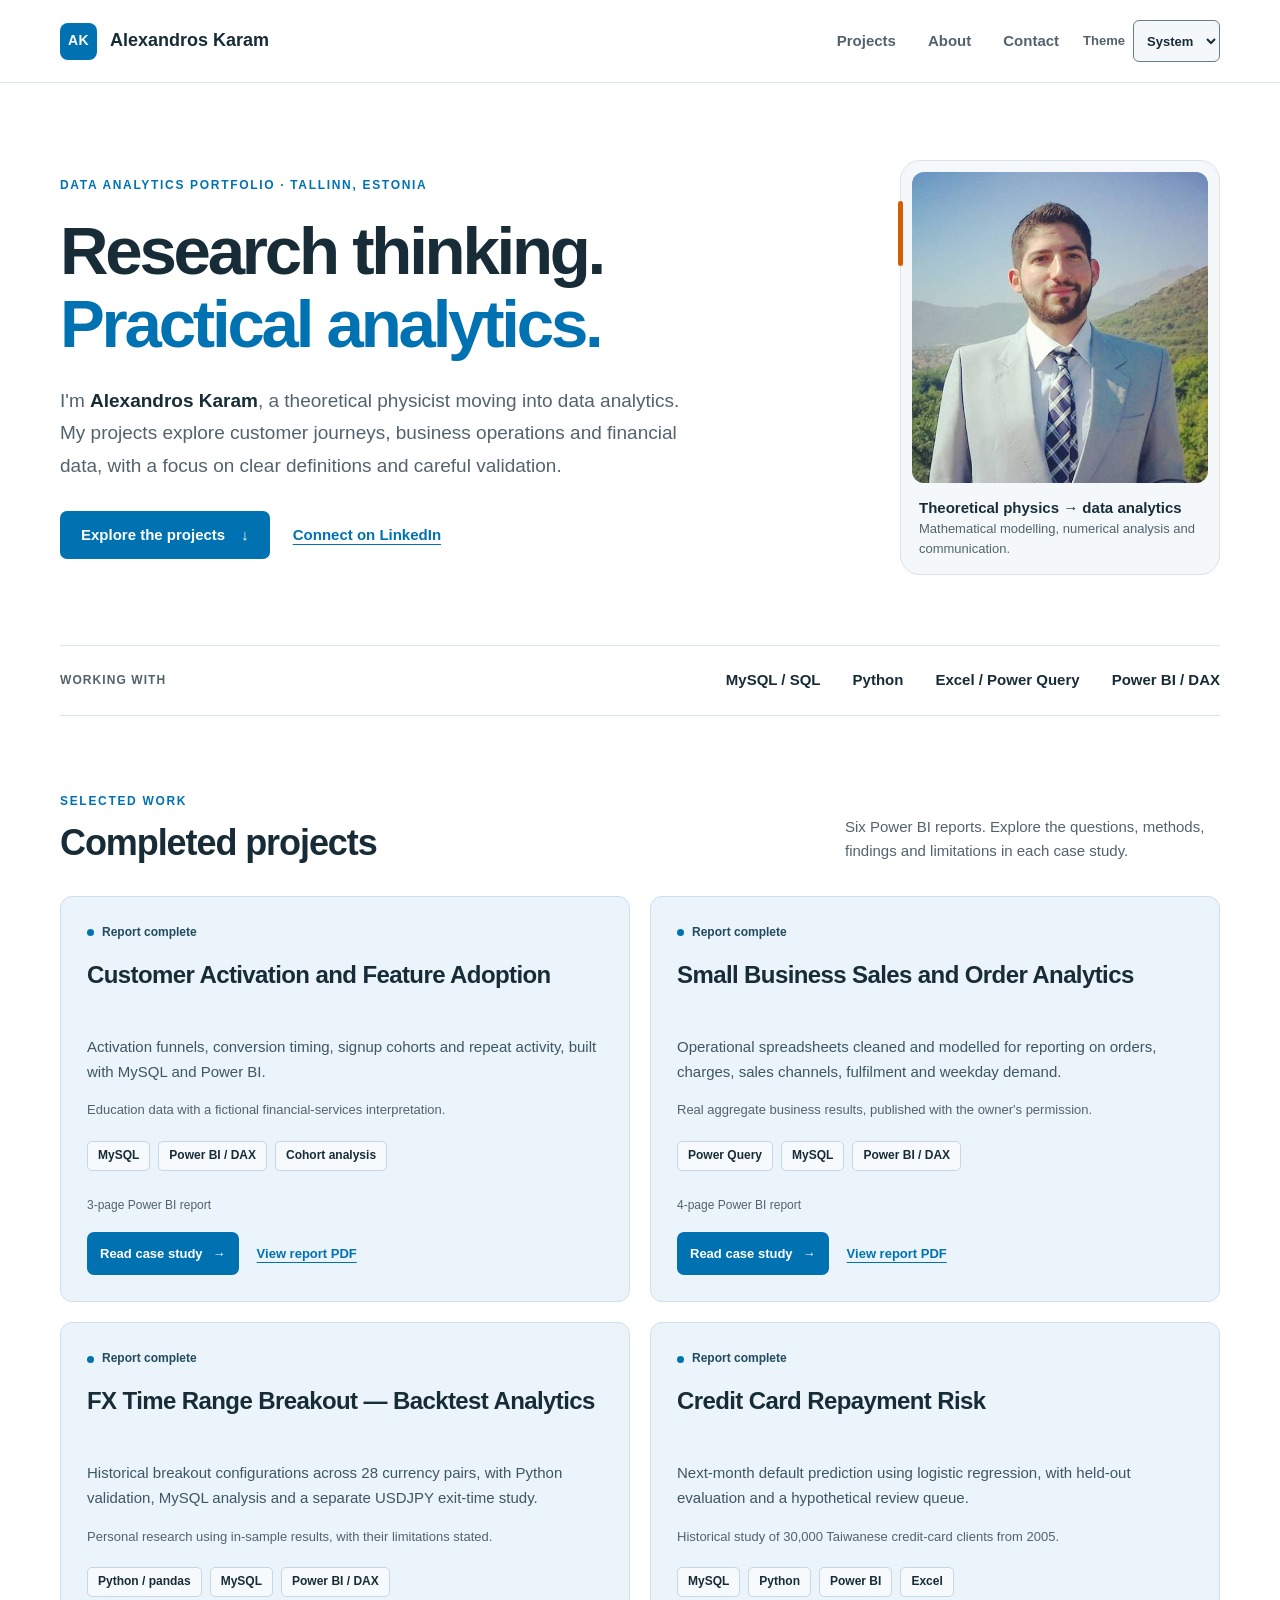
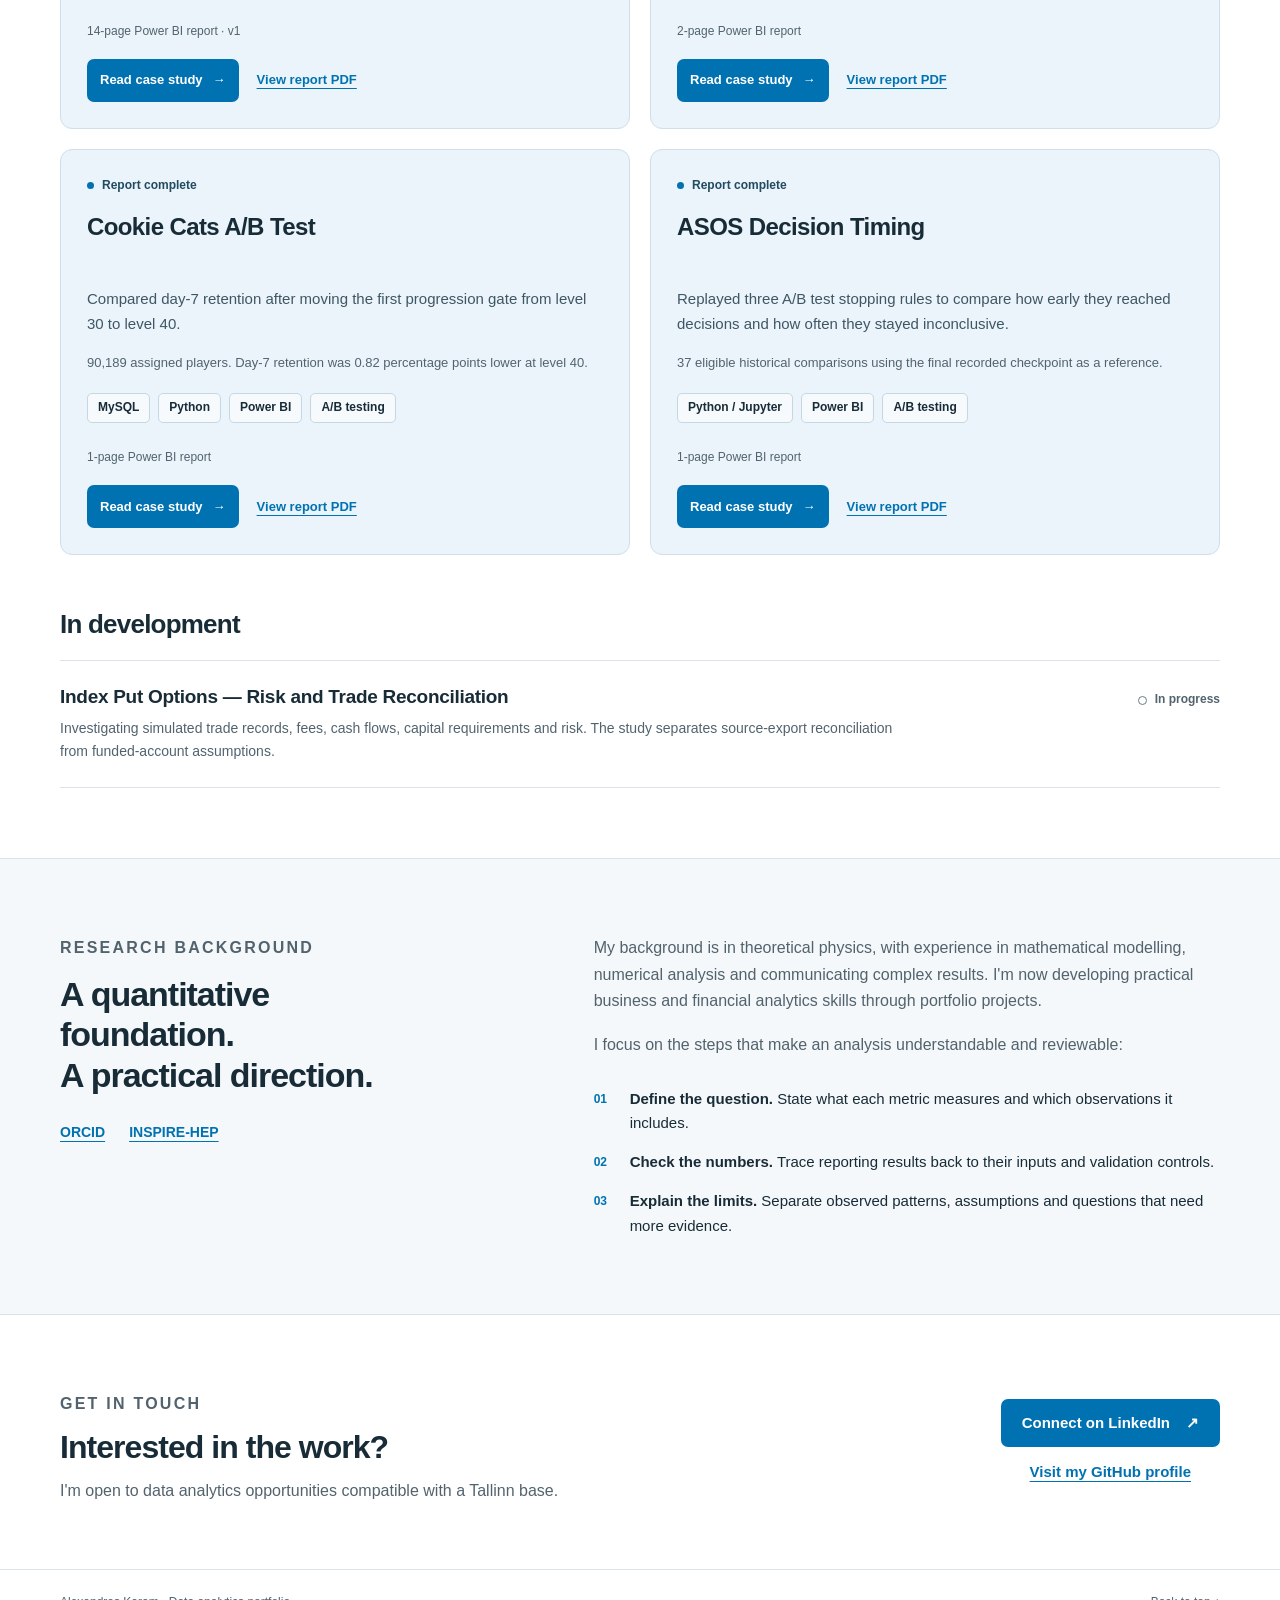
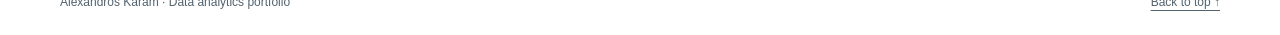
==== index.html @ 32c87e46 "Add ASOS Decision Timing case study" ====
<!doctype html>
<html lang="en">
<head>
  <meta charset="utf-8">
  <meta name="viewport" content="width=device-width, initial-scale=1">
  <meta name="description" content="Alexandros Karam's data analytics portfolio: six completed case studies in customer activation, business reporting, historical FX research, credit risk and A/B testing, plus projects in development.">
  <meta name="color-scheme" content="light dark">
  <link rel="icon" href="favicon.ico?v=20261107" type="image/x-icon">
  <link rel="icon" href="favicon.svg?v=20261107" type="image/svg+xml" sizes="any">
  <title>Alexandros Karam | Data Analytics Portfolio</title>
  <script src="theme.js?v=1"></script>
  <link rel="stylesheet" href="styles.css?v=theme-1">
</head>
<body>
  <a class="skip" href="#main">Skip to content</a>
  <header>
    <div class="wrap nav">
      <a class="brand" href="#main"><span class="monogram" aria-hidden="true">AK</span>Alexandros Karam</a>
      <nav aria-label="Main navigation">
        <a href="#projects">Projects</a>
        <a class="about-nav" href="#about">About</a>
        <a href="#contact">Contact</a>
      </nav>
      <label class="theme-picker" hidden>
        <span>Theme</span>
        <select id="portfolio-theme">
          <option value="system">System</option>
          <option value="light">Light</option>
          <option value="dark">Dark</option>
        </select>
      </label>
    </div>
  </header>
  <main id="main">
    <div class="wrap">
      <section class="hero" aria-labelledby="intro-heading">
        <div>
          <p class="eyebrow">Data analytics portfolio · Tallinn, Estonia</p>
          <h1 id="intro-heading"><span>Research thinking.</span><span class="accent">Practical analytics.</span></h1>
          <p class="lead">I'm <strong>Alexandros Karam</strong>, a theoretical physicist moving into data analytics. My projects explore customer journeys, business operations and financial data, with a focus on clear definitions and careful validation.</p>
          <div class="actions">
            <a class="button" href="#projects">Explore the projects <span aria-hidden="true">↓</span></a>
            <a class="text-link" href="https://www.linkedin.com/in/alexandros-karam-09565b25/">Connect on LinkedIn</a>
          </div>
        </div>
        <figure class="portrait">
          <img src="portrait.png" width="583" height="596" alt="Alexandros Karam wearing a suit outdoors">
          <figcaption><strong>Theoretical physics → data analytics</strong>Mathematical modelling, numerical analysis and communication.</figcaption>
        </figure>
      </section>
      <div class="tools" aria-label="Tools used across the portfolio projects">
        <span class="tools-label">Working with</span>
        <span>MySQL / SQL</span><span>Python</span><span>Excel / Power Query</span><span>Power BI / DAX</span>
      </div>
      <section id="projects" aria-labelledby="projects-heading">
        <div class="section-head">
          <div><p class="eyebrow">Selected work</p><h2 id="projects-heading">Completed projects</h2></div>
          <p>Six Power BI reports. Explore the questions, methods, findings and limitations in each case study.</p>
        </div>
        <div class="completed-grid">
          <article class="completed-card" aria-labelledby="activation-title">
            <span class="status">Report complete</span>
            <h3 id="activation-title">Customer Activation and Feature Adoption</h3>
            <p class="card-description">Activation funnels, conversion timing, signup cohorts and repeat activity, built with MySQL and Power BI.</p>
            <p class="card-context">Education data with a fictional financial-services interpretation.</p>
            <div class="tags" aria-label="Customer Activation tools and methods"><span class="tag">MySQL</span><span class="tag">Power BI / DAX</span><span class="tag">Cohort analysis</span></div>
            <p class="card-report">3-page Power BI report</p>
            <div class="case-links"><a class="button" href="projects/customer-activation/index.html">Read case study <span aria-hidden="true">→</span></a><a class="text-link" href="projects/customer-activation/customer-activation-report.pdf" target="_blank" rel="noopener">View report PDF</a></div>
          </article>
          <article class="completed-card" aria-labelledby="business-title">
            <span class="status">Report complete</span>
            <h3 id="business-title">Small Business Sales and Order Analytics</h3>
            <p class="card-description">Operational spreadsheets cleaned and modelled for reporting on orders, charges, sales channels, fulfilment and weekday demand.</p>
            <p class="card-context">Real aggregate business results, published with the owner's permission.</p>
            <div class="tags" aria-label="Small Business tools"><span class="tag">Power Query</span><span class="tag">MySQL</span><span class="tag">Power BI / DAX</span></div>
            <p class="card-report">4-page Power BI report</p>
            <div class="case-links"><a class="button" href="projects/small-business-sales-and-order-analytics/index.html">Read case study <span aria-hidden="true">→</span></a><a class="text-link" href="projects/small-business-sales-and-order-analytics/small-business-sales-and-order-analytics-report.pdf" target="_blank" rel="noopener">View report PDF</a></div>
          </article>
          <article class="completed-card" aria-labelledby="fx-title">
            <span class="status">Report complete</span>
            <h3 id="fx-title">FX Time Range Breakout — Backtest Analytics</h3>
            <p class="card-description">Historical breakout configurations across 28 currency pairs, with Python validation, MySQL analysis and a separate USDJPY exit-time study.</p>
            <p class="card-context">Personal research using in-sample results, with their limitations stated.</p>
            <div class="tags" aria-label="FX research tools"><span class="tag">Python / pandas</span><span class="tag">MySQL</span><span class="tag">Power BI / DAX</span></div>
            <p class="card-report">14-page Power BI report · v1</p>
            <div class="case-links"><a class="button" href="projects/fx-time-range-breakout/index.html">Read case study <span aria-hidden="true">→</span></a><a class="text-link" href="projects/fx-time-range-breakout/fx-time-range-breakout-report.pdf" target="_blank" rel="noopener">View report PDF</a></div>
          </article>
          <article class="completed-card" aria-labelledby="credit-title">
            <span class="status">Report complete</span>
            <h3 id="credit-title">Credit Card Repayment Risk</h3>
            <p class="card-description">Next-month default prediction using logistic regression, with held-out evaluation and a hypothetical review queue.</p>
            <p class="card-context">Historical study of 30,000 Taiwanese credit-card clients from 2005.</p>
            <div class="tags" aria-label="Credit risk tools"><span class="tag">MySQL</span><span class="tag">Python</span><span class="tag">Power BI</span><span class="tag">Excel</span></div>
            <p class="card-report">2-page Power BI report</p>
            <div class="case-links"><a class="button" href="projects/credit-card-repayment-risk/index.html">Read case study <span aria-hidden="true">→</span></a><a class="text-link" href="projects/credit-card-repayment-risk/credit-card-repayment-risk-report.pdf" target="_blank" rel="noopener">View report PDF</a></div>
          </article>
          <article class="completed-card" aria-labelledby="cookie-cats-title">
            <span class="status">Report complete</span>
            <h3 id="cookie-cats-title">Cookie Cats A/B Test</h3>
            <p class="card-description">Compared day-7 retention after moving the first progression gate from level 30 to level 40.</p>
            <p class="card-context">90,189 assigned players. Day-7 retention was 0.82 percentage points lower at level 40.</p>
            <div class="tags" aria-label="Cookie Cats tools and methods"><span class="tag">MySQL</span><span class="tag">Python</span><span class="tag">Power BI</span><span class="tag">A/B testing</span></div>
            <p class="card-report">1-page Power BI report</p>
            <div class="case-links"><a class="button" href="projects/cookie-cats-ab-test/index.html">Read case study <span aria-hidden="true">→</span></a><a class="text-link" href="projects/cookie-cats-ab-test/cookie-cats-ab-test-report.pdf" target="_blank" rel="noopener">View report PDF</a></div>
          </article>
          <article class="completed-card" aria-labelledby="asos-title">
            <span class="status">Report complete</span>
            <h3 id="asos-title">ASOS Decision Timing</h3>
            <p class="card-description">Replayed three A/B test stopping rules to compare how early they reached decisions and how often they stayed inconclusive.</p>
            <p class="card-context">37 eligible historical comparisons using the final recorded checkpoint as a reference.</p>
            <div class="tags" aria-label="ASOS tools and methods"><span class="tag">Python / Jupyter</span><span class="tag">Power BI</span><span class="tag">A/B testing</span></div>
            <p class="card-report">1-page Power BI report</p>
            <div class="case-links"><a class="button" href="projects/asos-decision-timing/index.html">Read case study <span aria-hidden="true">→</span></a><a class="text-link" href="projects/asos-decision-timing/asos-decision-timing-report.pdf" target="_blank" rel="noopener">View report PDF</a></div>
          </article>
        </div>
      </section>
      <section class="development" id="development" aria-labelledby="development-heading">
        <h2 id="development-heading">In development</h2>
        <div class="development-list">
          <article class="development-row" aria-labelledby="options-title">
            <div><h3 id="options-title">Index Put Options — Risk and Trade Reconciliation</h3><p>Investigating simulated trade records, fees, cash flows, capital requirements and risk. The study separates source-export reconciliation from funded-account assumptions.</p></div>
            <span class="status">In progress</span>
          </article>
        </div>
      </section>
    </div>
    <div class="about-shell">
      <section class="wrap about" id="about" aria-labelledby="about-heading">
        <div><p class="eyebrow">Research background</p><h2 id="about-heading">A quantitative foundation.<br>A practical direction.</h2>
          <div class="research-links"><a href="https://orcid.org/0000-0002-0582-8996">ORCID</a><a href="https://inspirehep.net/authors/1391058">INSPIRE-HEP</a></div>
        </div>
        <div>
          <p>My background is in theoretical physics, with experience in mathematical modelling, numerical analysis and communicating complex results. I'm now developing practical business and financial analytics skills through portfolio projects.</p>
          <p>I focus on the steps that make an analysis understandable and reviewable:</p>
          <ol class="principles">
            <li><b aria-hidden="true">01</b><span><strong>Define the question.</strong> State what each metric measures and which observations it includes.</span></li>
            <li><b aria-hidden="true">02</b><span><strong>Check the numbers.</strong> Trace reporting results back to their inputs and validation controls.</span></li>
            <li><b aria-hidden="true">03</b><span><strong>Explain the limits.</strong> Separate observed patterns, assumptions and questions that need more evidence.</span></li>
          </ol>
        </div>
      </section>
    </div>
    <section class="wrap contact" id="contact" aria-labelledby="contact-heading">
      <div><p class="eyebrow">Get in touch</p><h2 id="contact-heading">Interested in the work?</h2><p>I'm open to data analytics opportunities compatible with a Tallinn base.</p></div>
      <div class="contact-actions"><a class="button" href="https://www.linkedin.com/in/alexandros-karam-09565b25/">Connect on LinkedIn <span aria-hidden="true">↗</span></a><a class="text-link" href="https://github.com/Alex-Karam">Visit my GitHub profile</a></div>
    </section>
  </main>
  <footer><div class="wrap footer"><span>Alexandros Karam · Data analytics portfolio</span><a href="#main">Back to top ↑</a></div></footer>
</body>
</html>
---- styles.css ----
:root {
      color-scheme:light;
      --ink:#182c38;
      --muted:#52636e;
      --blue:#0072b2;
      --orange:#d55e00;
      --line:#dbe3e8;
      --paper:#fff;
      --wash:#f5f8fa;
      --soft-blue:#eaf4fa;
      --header:rgba(255,255,255,.97);
      --card-line:#cfdfeb;
      --status:#224a60;
      --body-copy:#3f5664;
      --tag-line:#c4d7e5;
      --tag-surface:rgba(255,255,255,.6);
      --journey-line:#d5e2eb;
      --journey-surface:rgba(255,255,255,.8);
      --step-line:#bdd2e0;
      --detail-line:#bfd3e1;
      --status-outline:#687d89;
      --disclosure-copy:#345263;
      --section-copy:#405865;
      --button:#0072b2;
      --button-hover:#005d91;
      --strong-link:#005d91;
    }
    @supports (color:light-dark(white, black)) {
      :root {
        color-scheme:light dark;
        --ink:light-dark(#182c38, #e4edf3);
        --muted:light-dark(#52636e, #afc0cc);
        --blue:light-dark(#0072b2, #82c9f6);
        --orange:light-dark(#d55e00, #ffad72);
        --line:light-dark(#dbe3e8, #334754);
        --paper:light-dark(#fff, #101920);
        --wash:light-dark(#f5f8fa, #15232e);
        --soft-blue:light-dark(#eaf4fa, #192d3b);
        --header:light-dark(rgba(255,255,255,.97), #101920);
        --card-line:light-dark(#cfdfeb, #3b5262);
        --status:light-dark(#224a60, #b3d8f1);
        --body-copy:light-dark(#3f5664, #c8d8e3);
        --tag-line:light-dark(#c4d7e5, #4b6578);
        --tag-surface:light-dark(rgba(255,255,255,.6), #263d4d);
        --journey-line:light-dark(#d5e2eb, #3b5262);
        --journey-surface:light-dark(rgba(255,255,255,.8), #192d3b);
        --step-line:light-dark(#bdd2e0, #4b6578);
        --detail-line:light-dark(#bfd3e1, #405967);
        --status-outline:light-dark(#687d89, #92a7b5);
        --disclosure-copy:light-dark(#345263, #c6dceb);
        --section-copy:light-dark(#405865, #c8d8e3);
        --button:light-dark(#0072b2, #006da8);
        --button-hover:light-dark(#005d91, #005985);
        --strong-link:light-dark(#005d91, #a4dafb);
      }
      :root[data-theme="light"] { color-scheme:light; }
      :root[data-theme="dark"] { color-scheme:dark; }
    }
    * { box-sizing:border-box; }
    html { scroll-behavior:smooth; scroll-padding-top:92px; }
    body { margin:0; background:var(--paper); color:var(--ink); font:17px/1.65 "Segoe UI",Arial,sans-serif; }
    a { color:var(--blue); text-underline-offset:4px; }
    a:hover { text-decoration-thickness:2px; }
    a:focus-visible, summary:focus-visible, .theme-picker select:focus-visible { outline:3px solid var(--orange); outline-offset:5px; }
    .skip { position:absolute; left:16px; top:-80px; z-index:20; padding:10px 18px; background:var(--ink); color:var(--paper); }
    .skip:focus { top:12px; }
    .wrap { width:min(1160px,calc(100% - 80px)); margin-inline:auto; }
    header { position:sticky; top:0; z-index:10; background:var(--header); border-bottom:1px solid var(--line); }
    .nav { min-height:82px; display:flex; align-items:center; justify-content:space-between; gap:24px; }
    .brand { display:flex; align-items:center; gap:13px; color:var(--ink); text-decoration:none; font-weight:650; font-size:18px; }
    .monogram { width:37px; height:37px; display:grid; place-items:center; background:var(--button); color:white; font-size:14px; letter-spacing:.03em; border-radius:8px; }
    nav { display:flex; align-items:center; gap:32px; }
    nav a { color:var(--muted); text-decoration:none; font-size:15px; font-weight:600; }
    nav a:hover { color:var(--blue); }
    .nav > nav { margin-inline-start:auto; }
    .theme-picker { display:flex; align-items:center; gap:8px; color:var(--muted); font-size:13px; font-weight:600; }
    .theme-picker[hidden] { display:none; }
    .theme-picker select { min-height:42px; padding:6px 9px; border:1px solid var(--status-outline); border-radius:6px; background:var(--wash); color:var(--ink); font:inherit; cursor:pointer; }
    .hero { display:grid; grid-template-columns:minmax(0,1.65fr) minmax(240px,.8fr); align-items:center; gap:70px; padding-block:77px 70px; }
    .eyebrow { margin:0 0 19px; font-size:12px; font-weight:750; letter-spacing:.14em; text-transform:uppercase; color:var(--blue); }
    h1 { margin:0 0 25px; font-size:clamp(43px,5.25vw,70px); line-height:1.08; letter-spacing:-.048em; font-weight:650; }
    h1 span { display:block; }
    h1 .accent { color:var(--blue); }
    .lead { max-width:620px; margin:0; font-size:19px; line-height:1.7; color:var(--muted); }
    .lead strong { font-weight:650; color:var(--ink); }
    .actions { display:flex; flex-wrap:wrap; align-items:center; gap:23px; margin-top:29px; }
    .button { display:inline-flex; align-items:center; justify-content:center; gap:16px; min-height:48px; padding:10px 21px; background:var(--button); color:white; border-radius:7px; text-decoration:none; font-weight:650; font-size:15px; }
    .button:hover { background:var(--button-hover); text-decoration:none; }
    .text-link { font-size:15px; font-weight:650; }
    .portrait { margin:0; width:100%; max-width:320px; justify-self:end; position:relative; padding:11px; border:1px solid var(--line); border-radius:20px; background:var(--wash); }
    .portrait::before { content:""; position:absolute; height:65px; width:5px; background:var(--orange); left:-3px; top:40px; border-radius:4px; }
    .portrait img { display:block; width:100%; height:auto; aspect-ratio:1/1.05; object-fit:cover; object-position:center 32%; border-radius:12px; }
    .portrait figcaption { padding:14px 7px 5px; font-size:13px; line-height:1.5; color:var(--muted); }
    .portrait figcaption strong { display:block; font-size:15px; color:var(--ink); font-weight:650; }
    .tools { display:flex; align-items:center; gap:32px; flex-wrap:wrap; padding:22px 0; border-top:1px solid var(--line); border-bottom:1px solid var(--line); }
    .tools-label { font-size:12px; font-weight:700; letter-spacing:.09em; text-transform:uppercase; color:var(--muted); margin-right:auto; }
    .tools span:not(.tools-label) { font-size:15px; font-weight:650; }
    section { padding-block:76px; }
    .section-head { display:flex; align-items:end; justify-content:space-between; gap:30px; margin-bottom:32px; }
    .section-head .eyebrow { margin-bottom:9px; }
    h2 { margin:0; font-size:36px; line-height:1.2; font-weight:650; letter-spacing:-.03em; }
    .section-head p:last-child { margin:0; max-width:375px; font-size:15px; color:var(--muted); }
    #projects { padding-bottom:36px; }
    .completed-grid { display:grid; grid-template-columns:repeat(2,minmax(0,1fr)); gap:20px; align-items:stretch; }
    .completed-card { display:flex; flex-direction:column; min-width:0; padding:26px; background:var(--soft-blue); border:1px solid var(--card-line); border-radius:12px; }
    .status { display:inline-flex; align-items:center; gap:8px; font-size:12px; font-weight:650; color:var(--status); }
    .status::before { content:""; width:7px; height:7px; border-radius:50%; background:var(--blue); flex-shrink:0; }
    h3 { margin:15px 0; font-size:30px; line-height:1.25; letter-spacing:-.025em; font-weight:650; }
    .completed-card h3 { min-height:2.5em; margin:17px 0 15px; font-size:24px; line-height:1.25; }
    .completed-card .card-description { margin:0 0 15px; font-size:15px; line-height:1.65; color:var(--body-copy); }
    .completed-card .card-context { margin:0 0 20px; font-size:13px; line-height:1.65; color:var(--muted); }
    .completed-card .tags { margin:0 0 17px; }
    .completed-card .card-report { margin:auto 0 0; padding-top:8px; color:var(--muted); font-size:12px; }
    .completed-card .case-links { gap:13px 18px; margin-top:17px; }
    .completed-card .case-links .button { padding:9px 13px; gap:10px; font-size:13px; }
    .completed-card .case-links .text-link { font-size:13px; }
    .tags { display:flex; flex-wrap:wrap; gap:8px; margin-top:23px; }
    .tag { border:1px solid var(--tag-line); border-radius:5px; padding:4px 10px; font-size:12px; font-weight:650; background:var(--tag-surface); }
    .journey { margin-bottom:22px; padding:22px; border:1px solid var(--journey-line); border-radius:10px; background:var(--journey-surface); }
    .journey-label { display:block; margin-bottom:17px; font-size:10px; letter-spacing:.1em; font-weight:750; color:var(--muted); text-transform:uppercase; }
    .journey-step { display:flex; align-items:center; gap:13px; margin-top:10px; font-size:14px; font-weight:600; }
    .journey-step b { display:grid; place-items:center; font-size:11px; border:1px solid var(--step-line); color:var(--blue); border-radius:5px; width:29px; height:29px; font-weight:700; }
    .journey-note { margin:17px 0 0!important; font-size:12px!important; color:var(--muted)!important; line-height:1.55; }
    details { border-top:1px solid var(--detail-line); padding-top:15px; }
    summary { cursor:pointer; font-size:14px; font-weight:650; color:var(--strong-link); padding:3px 0; }
    details ul { margin:13px 0 0; padding-left:19px; color:var(--body-copy); font-size:14px; }
    details li { margin-bottom:8px; }
    .release-note { margin:17px 0 0!important; font-size:12px!important; line-height:1.6; }
    .development { padding-block:18px 70px; }
    .development h2 { font-size:26px; }
    .development-list { margin-top:20px; border-top:1px solid var(--line); }
    .development-row { display:grid; grid-template-columns:minmax(0,1fr) 115px; gap:28px; padding:24px 0; border-bottom:1px solid var(--line); }
    .development-row h3 { font-size:19px; margin:0 0 8px; letter-spacing:-.015em; }
    .development-row p { margin:0; max-width:850px; font-size:14px; color:var(--muted); }
    .development-row .status { justify-self:end; align-self:start; white-space:nowrap; color:var(--muted); padding-top:5px; }
    .development-row .status::before { background:transparent; border:1.5px solid var(--status-outline); }
    .about-shell { background:var(--wash); border-block:1px solid var(--line); }
    .about { display:grid; grid-template-columns:minmax(0,.9fr) minmax(0,1.3fr); gap:100px; }
    .about .eyebrow { margin-bottom:12px; }
    .about h2 { max-width:320px; font-size:34px; }
    .about p { margin:0 0 18px; color:var(--muted); font-size:16px; }
    .principles { list-style:none; padding:0; margin:28px 0 0; display:grid; gap:14px; }
    .principles li { display:grid; grid-template-columns:26px 1fr; gap:10px; font-size:15px; }
    .principles b { color:var(--blue); font-size:12px; padding-top:3px; }
    .principles strong { font-weight:650; }
    .research-links { display:flex; gap:24px; margin-top:25px; font-size:14px; font-weight:650; }
    .contact { display:flex; justify-content:space-between; align-items:center; gap:40px; padding-block:64px; }
    .contact .eyebrow { margin-bottom:10px; }
    .contact h2 { font-size:32px; }
    .contact p { margin:12px 0 0; color:var(--muted); font-size:16px; }
    .contact-actions { display:flex; flex-direction:column; align-items:center; gap:13px; flex-shrink:0; }
    footer { border-top:1px solid var(--line); }
    .footer { display:flex; justify-content:space-between; align-items:center; gap:20px; padding-block:23px; font-size:12px; color:var(--muted); }
    .footer a { color:var(--muted); }
    @media (max-width:1000px) {
      .completed-grid { grid-template-columns:1fr; gap:18px; }
      .completed-card h3 { min-height:0; }
    }
    @media (max-width:950px) {
      .wrap { width:calc(100% - 48px); }
      .hero { gap:35px; padding-block:56px; grid-template-columns:minmax(0,1.5fr) minmax(210px,.8fr); }
      h1 { font-size:53px; }
      .lead { font-size:17px; }
      .about { gap:50px; }
      .tools { gap:22px; }
      .tools-label { flex-basis:100%; }
    }
    @media (max-width:650px) {
      html { scroll-padding-top:80px; }
      body { font-size:16px; }
      .wrap { width:calc(100% - 40px); }
      .nav { min-height:72px; gap:12px; }
      .brand { font-size:15px; gap:9px; }
      .monogram { width:30px; height:30px; font-size:12px; }
      nav { gap:18px; }
      nav a { font-size:13px; }
      nav .about-nav { display:none; }
      .hero { grid-template-columns:1fr; gap:36px; padding-block:41px 34px; }
      h1 { font-size:clamp(40px,9.8vw,55px); letter-spacing:-.045em; }
      .eyebrow { font-size:10px; margin-bottom:17px; }
      .lead { font-size:17px; }
      .actions { gap:23px; margin-top:24px; }
      .portrait { max-width:100%; display:grid; grid-template-columns:105px minmax(0,1fr); gap:17px; padding:9px; align-items:center; border-radius:13px; }
      .portrait::before { height:36px; top:23px; width:4px; }
      .portrait img { aspect-ratio:1; object-position:center 15%; border-radius:7px; }
      .portrait figcaption { padding:0 8px 0 0; font-size:12px; }
      .portrait figcaption strong { font-size:14px; margin-bottom:4px; }
      .tools { gap:10px 23px; padding-block:19px; }
      .tools span:not(.tools-label) { font-size:13px; }
      section { padding-block:46px; }
      .section-head { display:block; margin-bottom:25px; }
      h2 { font-size:30px; }
      .section-head p:last-child { margin-top:15px; font-size:14px; }
      .completed-card { padding:23px; }
      .completed-card h3 { font-size:23px; }
      h3 { font-size:27px; }
      .journey { padding:18px; }
      .development { padding-block:12px 46px; }
      .development h2 { font-size:24px; }
      .development-row { grid-template-columns:1fr; gap:10px; }
      .development-row .status { justify-self:start; padding:0; }
      .about { grid-template-columns:1fr; gap:25px; }
      .about h2 { font-size:29px; max-width:100%; }
      .about p { font-size:15px; }
      .contact { align-items:flex-start; flex-direction:column; gap:25px; padding-block:46px; }
      .contact h2 { font-size:29px; }
      .contact-actions { align-items:flex-start; }
      .footer { align-items:flex-start; flex-direction:column; gap:7px; }
    }
    @media (max-width:650px) {
      .nav:has(.theme-picker:not([hidden])) { display:grid; grid-template-columns:minmax(0,1fr) auto; gap:4px 12px; padding-block:9px; }
      .nav:has(.theme-picker:not([hidden])) > nav { grid-column:1 / -1; grid-row:2; margin-inline-start:0; min-height:30px; }
      .theme-picker { grid-column:2; grid-row:1; }
      html:has(.theme-picker:not([hidden])) { scroll-padding-top:105px; }
    }
    @media (max-width:370px) {
      .theme-picker span { position:absolute; width:1px; height:1px; overflow:hidden; clip-path:inset(50%); white-space:nowrap; }
    }
    @media (prefers-reduced-motion:reduce) { html { scroll-behavior:auto; } }

    .case-links { display:flex; align-items:center; flex-wrap:wrap; gap:16px 22px; margin-top:23px; }
    .case-links .button { min-height:43px; font-size:14px; padding:8px 16px; }
    .case-links .text-link { font-size:13px; }
    .case-main { padding-bottom:32px; }
    .case-intro { padding-block:39px 33px; }
    .breadcrumb { display:inline-block; margin:0 0 31px; font-size:14px; font-weight:600; }
    .case-intro .eyebrow { margin-bottom:15px; }
    .case-intro h1 { max-width:950px; font-size:clamp(34px,4.5vw,56px); line-height:1.14; margin-bottom:22px; }
    .case-deck { margin:0; max-width:790px; color:var(--muted); font-size:20px; line-height:1.65; }
    .case-meta { display:flex; flex-wrap:wrap; align-items:center; gap:10px 24px; margin:23px 0 0; color:var(--muted); font-size:13px; }
    .case-meta .status { font-size:13px; }
    .disclosure { border-left:4px solid var(--blue); border-radius:0 8px 8px 0; padding:19px 23px; background:var(--soft-blue); color:var(--disclosure-copy); font-size:15px; line-height:1.7; margin:0 0 27px; }
    .disclosure p { margin:0; max-width:100ch; }
    .disclosure strong { color:var(--ink); font-weight:650; }
    .case-jump { display:flex; flex-wrap:wrap; gap:12px 30px; margin:0; padding:0 0 27px; list-style:none; font-size:14px; font-weight:600; }
    .case-metrics { display:grid; grid-template-columns:repeat(3,minmax(0,1fr)); gap:18px; padding-block:0 35px; }
    .case-metric { border:1px solid var(--line); border-radius:9px; padding:24px; background:var(--wash); }
    .case-metric .value { display:block; color:var(--blue); font-size:38px; line-height:1.2; letter-spacing:-.035em; font-weight:650; margin-bottom:10px; }
    .case-metric h2 { font-size:17px; letter-spacing:0; margin:0 0 10px; }
    .case-metric p { margin:0; color:var(--muted); font-size:13px; line-height:1.65; }
    @media (min-width:651px) {
      .business-case .case-metric .value, .fx-case .case-metric .value { font-size:clamp(26px,3vw,38px); }
    }
    .case-section { border-top:1px solid var(--line); padding-block:38px 42px; }
    .case-section h2 { font-size:30px; margin:0 0 22px; }
    .case-section h3 { font-size:21px; margin:26px 0 11px; }
    .case-section p { max-width:100ch; margin:0 0 17px; color:var(--section-copy); font-size:16px; }
    .case-section strong { color:var(--ink); font-weight:650; }
    .case-section ul { max-width:100ch; padding-left:22px; color:var(--section-copy); font-size:16px; }
    .case-section li { padding-left:3px; margin-bottom:11px; }
    .table-scroll { width:100%; overflow-x:auto; margin:23px 0; border:1px solid var(--line); border-radius:8px; }
    table { width:100%; border-collapse:collapse; font-size:14px; text-align:left; }
    caption { text-align:left; padding:16px 19px; color:var(--muted); background:var(--wash); font-size:13px; }
    th,td { padding:14px 19px; border-top:1px solid var(--line); vertical-align:top; }
    thead th { color:var(--muted); font-weight:650; background:var(--wash); white-space:nowrap; }
    tbody th { font-weight:600; }
    .method-grid { display:grid; grid-template-columns:1fr 1fr; gap:22px 35px; margin-top:24px; }
    .method-step { padding-top:18px; border-top:2px solid var(--line); }
    .method-step h3 { margin:0 0 10px; font-size:18px; }
    .method-step p { font-size:15px; margin-bottom:0; }
    .case-journey { max-width:680px; margin-block:24px; background:var(--wash); }
    .case-note { padding:17px 20px; background:var(--wash); border-radius:7px; font-size:14px!important; margin-top:25px!important; }
    .report-head { display:flex; align-items:start; justify-content:space-between; flex-wrap:wrap; gap:15px 30px; }
    .report-head h2 { margin-bottom:12px; }
    .report-head p { font-size:14px; max-width:680px; }
    .report-head .text-link { margin-top:7px; }
    .report-figure { margin:28px 0 36px; }
    .report-figure figcaption { display:flex; align-items:center; justify-content:space-between; flex-wrap:wrap; gap:8px 20px; margin-bottom:12px; }
    .report-figure h3 { margin:0; font-size:20px; }
    .report-figure figcaption a { font-size:13px; font-weight:600; }
    .report-figure img { display:block; width:100%; height:auto; border:1px solid var(--line); border-radius:7px; }
    .case-bottom { display:flex; flex-wrap:wrap; align-items:center; gap:20px 30px; padding-top:9px; }
    @media (max-width:650px) {
      .case-intro { padding-block:28px 29px; }
      .breadcrumb { margin-bottom:25px; font-size:13px; }
      .case-intro h1 { font-size:34px; }
      .case-deck { font-size:17px; }
      .case-meta { gap:9px 16px; font-size:12px; }
      .case-meta .status { font-size:12px; }
      .disclosure { padding:16px 17px; font-size:14px; }
      .case-jump { gap:9px 21px; font-size:13px; }
      .case-metrics { grid-template-columns:1fr; gap:12px; padding-bottom:29px; }
      .case-metric { padding:19px; }
      .case-metric .value { font-size:33px; }
      .case-section { padding-block:31px; }
      .case-section h2 { font-size:27px; }
      .case-section h3 { font-size:19px; }
      .case-section p,.case-section ul { font-size:15px; }
      .method-grid { grid-template-columns:1fr; gap:23px; }
      th,td { padding:11px 12px; }
      .report-figure h3 { font-size:18px; }
    }
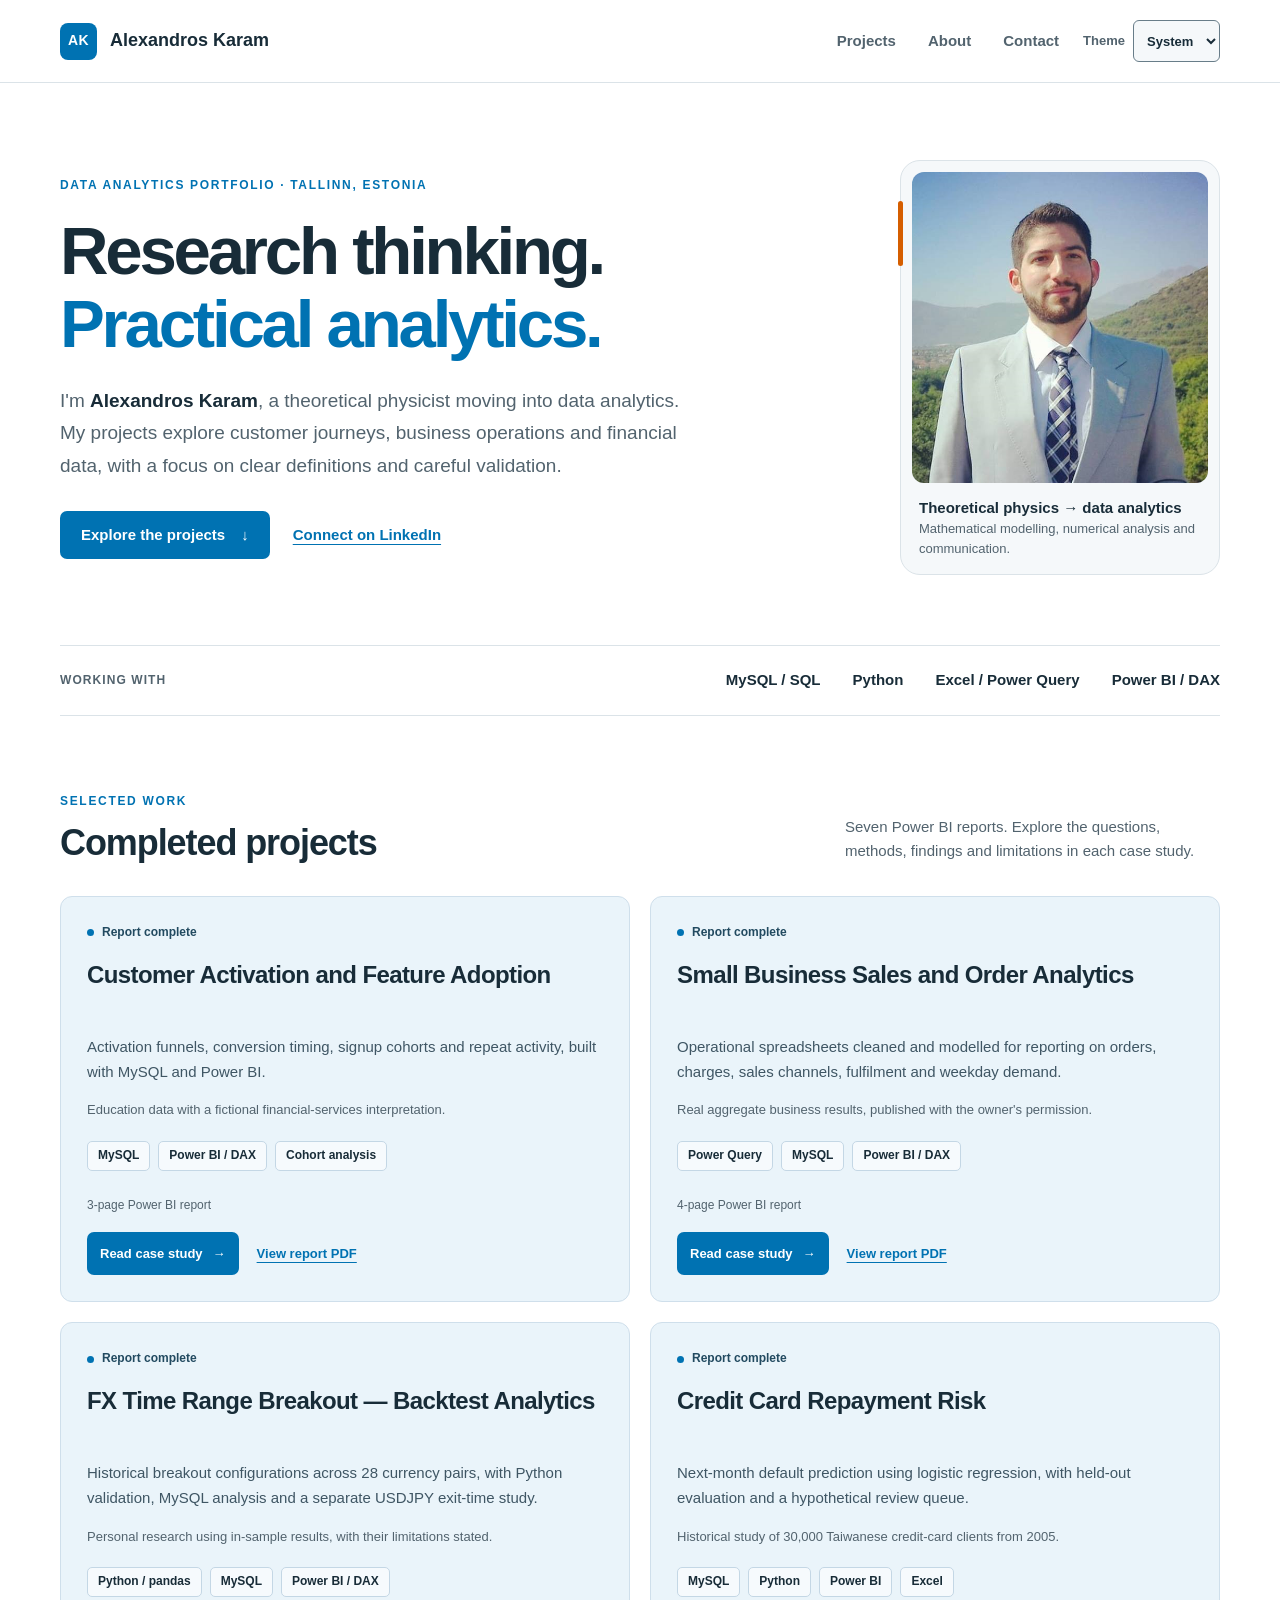
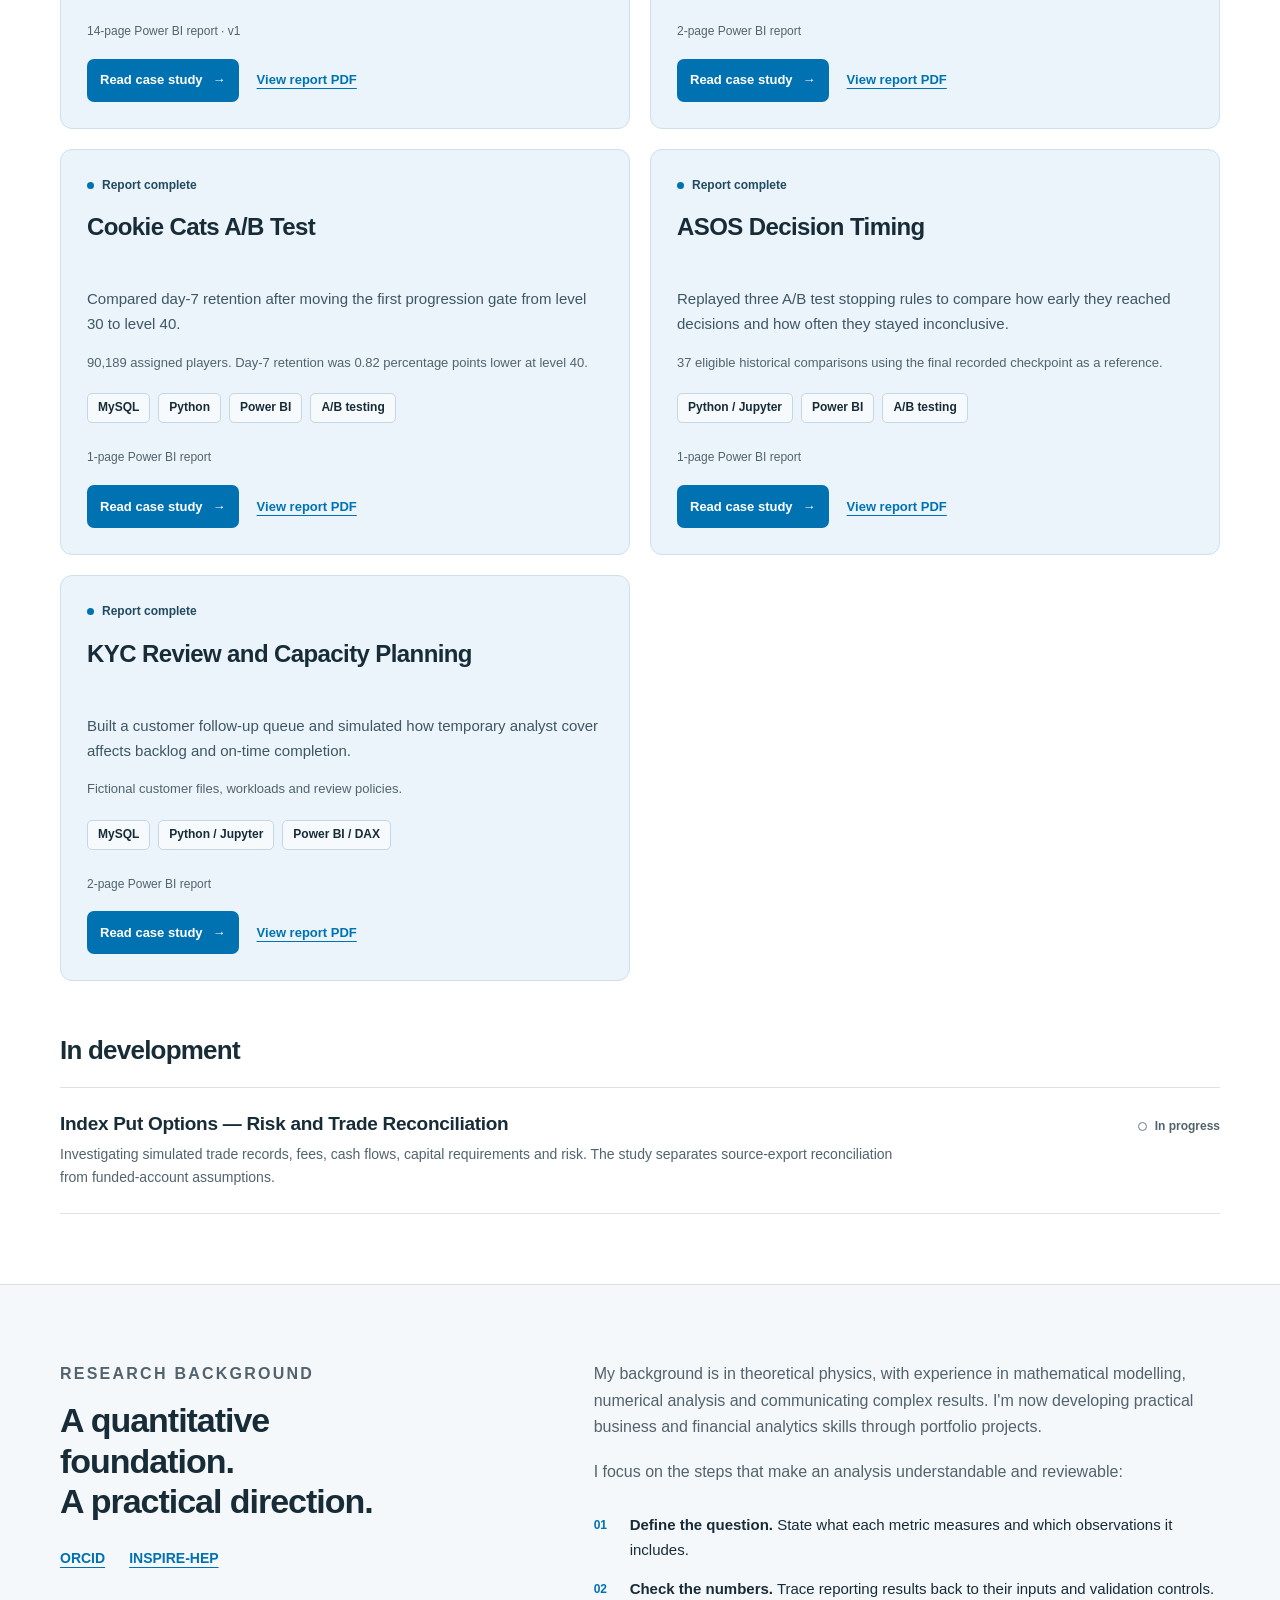
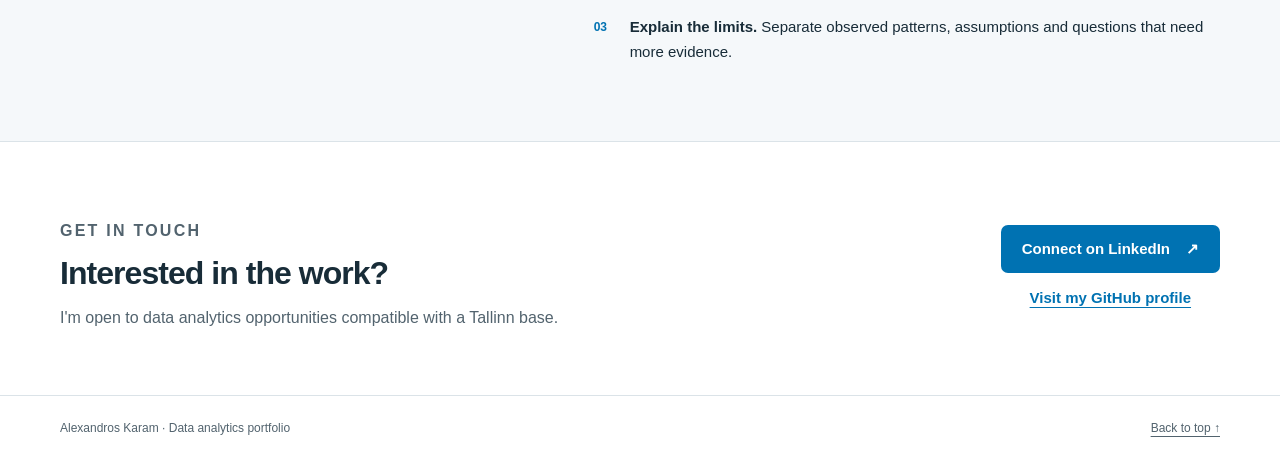
==== commit fcba95f0: "Add KYC Review and Capacity Planning case study" ====
--- a/index.html
+++ b/index.html
@@ -3,7 +3,7 @@
 <head>
   <meta charset="utf-8">
   <meta name="viewport" content="width=device-width, initial-scale=1">
-  <meta name="description" content="Alexandros Karam's data analytics portfolio: six completed case studies in customer activation, business reporting, historical FX research, credit risk and A/B testing, plus projects in development.">
+  <meta name="description" content="Alexandros Karam's data analytics portfolio with seven case studies in customer activation, business reporting, FX research, credit risk, A/B testing and KYC operations.">
   <meta name="color-scheme" content="light dark">
   <link rel="icon" href="favicon.ico?v=20261107" type="image/x-icon">
   <link rel="icon" href="favicon.svg?v=20261107" type="image/svg+xml" sizes="any">
@@ -55,7 +55,7 @@
       <section id="projects" aria-labelledby="projects-heading">
         <div class="section-head">
           <div><p class="eyebrow">Selected work</p><h2 id="projects-heading">Completed projects</h2></div>
-          <p>Six Power BI reports. Explore the questions, methods, findings and limitations in each case study.</p>
+          <p>Seven Power BI reports. Explore the questions, methods, findings and limitations in each case study.</p>
         </div>
         <div class="completed-grid">
           <article class="completed-card" aria-labelledby="activation-title">
@@ -112,6 +112,15 @@
             <p class="card-report">1-page Power BI report</p>
             <div class="case-links"><a class="button" href="projects/asos-decision-timing/index.html">Read case study <span aria-hidden="true">→</span></a><a class="text-link" href="projects/asos-decision-timing/asos-decision-timing-report.pdf" target="_blank" rel="noopener">View report PDF</a></div>
           </article>
+          <article class="completed-card" aria-labelledby="kyc-title">
+            <span class="status">Report complete</span>
+            <h3 id="kyc-title">KYC Review and Capacity Planning</h3>
+            <p class="card-description">Built a customer follow-up queue and simulated how temporary analyst cover affects backlog and on-time completion.</p>
+            <p class="card-context">Fictional customer files, workloads and review policies.</p>
+            <div class="tags" aria-label="KYC review and capacity planning tools"><span class="tag">MySQL</span><span class="tag">Python / Jupyter</span><span class="tag">Power BI / DAX</span></div>
+            <p class="card-report">2-page Power BI report</p>
+            <div class="case-links"><a class="button" href="projects/kyc-review-capacity-planning/index.html">Read case study <span aria-hidden="true">→</span></a><a class="text-link" href="projects/kyc-review-capacity-planning/kyc-review-capacity-planning-report.pdf" target="_blank" rel="noopener">View report PDF</a></div>
+          </article>
         </div>
       </section>
       <section class="development" id="development" aria-labelledby="development-heading">
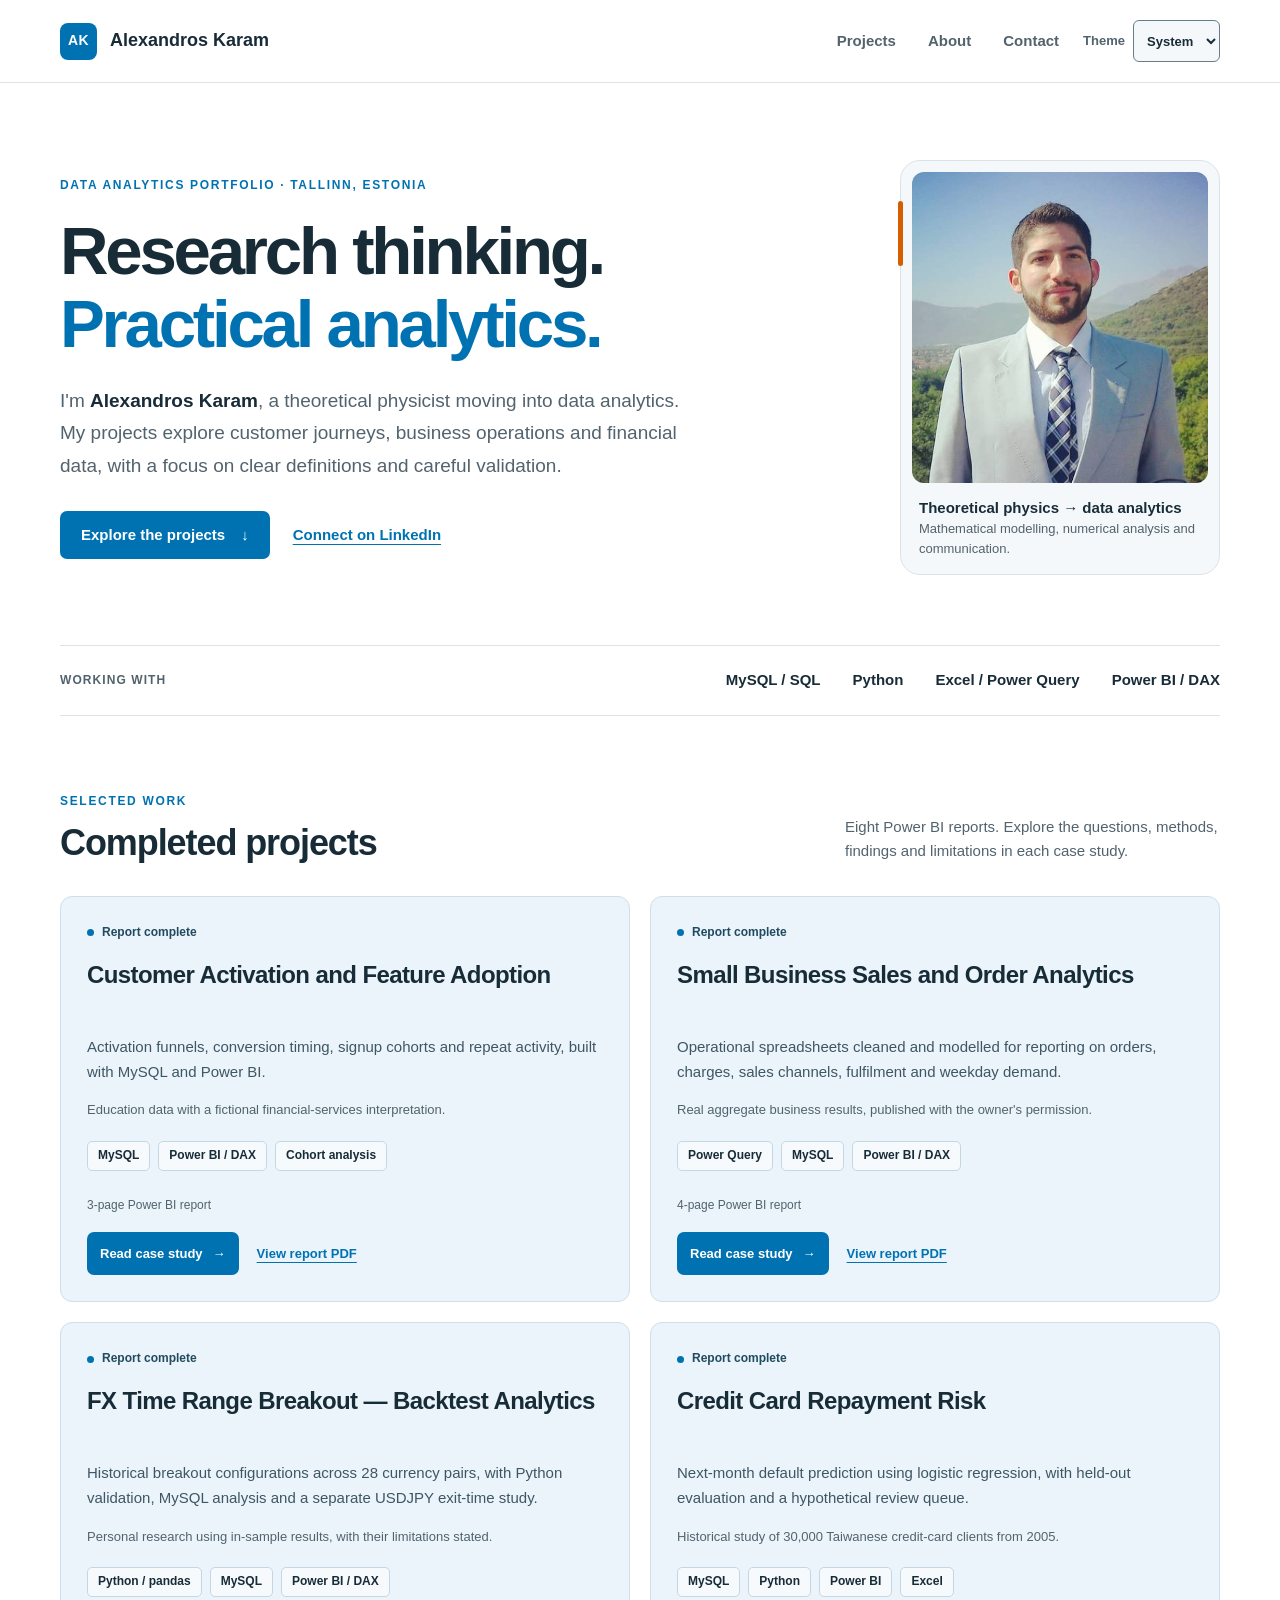
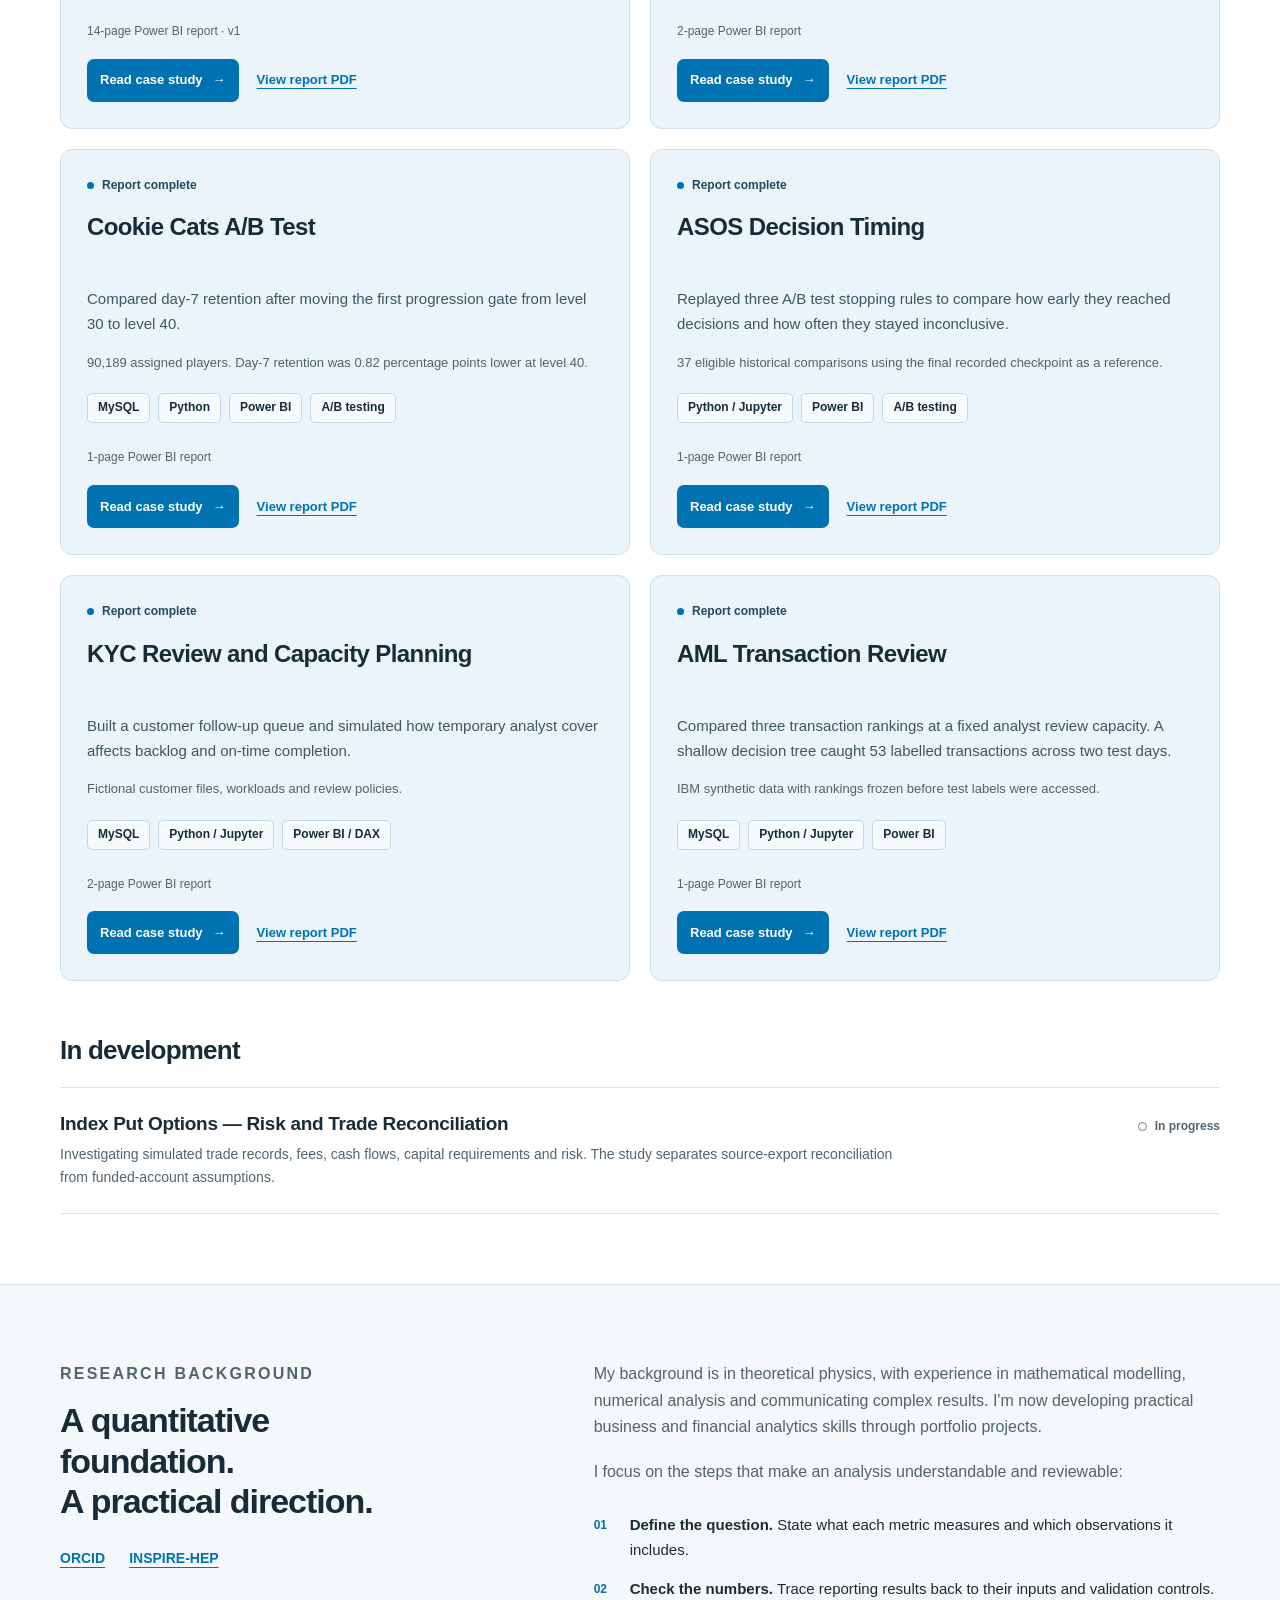
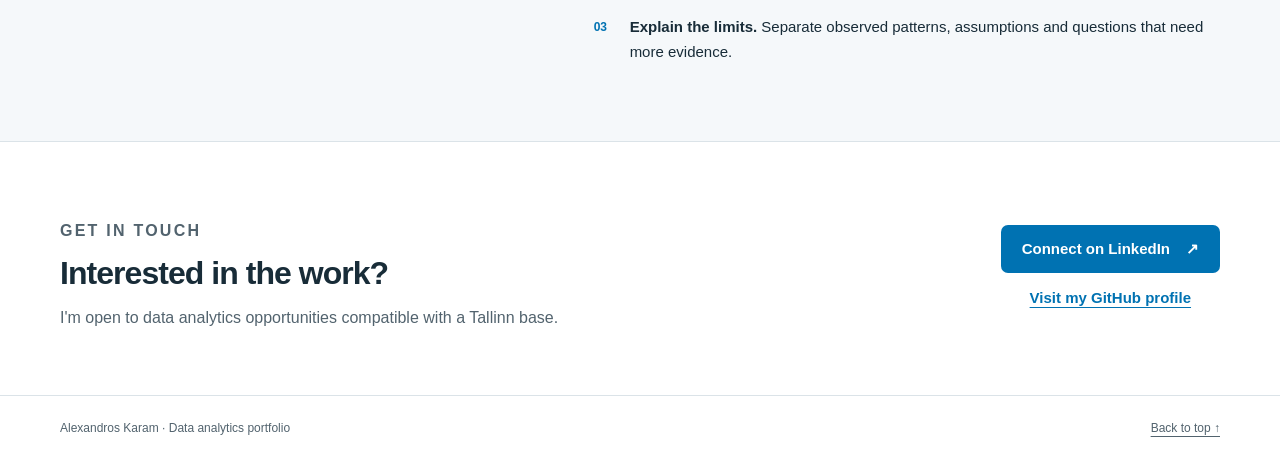
==== commit 1408d774: "Add AML Transaction Review case study" ====
--- a/index.html
+++ b/index.html
@@ -3,7 +3,7 @@
 <head>
   <meta charset="utf-8">
   <meta name="viewport" content="width=device-width, initial-scale=1">
-  <meta name="description" content="Alexandros Karam's data analytics portfolio with seven case studies in customer activation, business reporting, FX research, credit risk, A/B testing and KYC operations.">
+  <meta name="description" content="Alexandros Karam's data analytics portfolio with eight case studies in customer activation, business reporting, FX research, credit risk, A/B testing, KYC and AML.">
   <meta name="color-scheme" content="light dark">
   <link rel="icon" href="favicon.ico?v=20261107" type="image/x-icon">
   <link rel="icon" href="favicon.svg?v=20261107" type="image/svg+xml" sizes="any">
@@ -55,7 +55,7 @@
       <section id="projects" aria-labelledby="projects-heading">
         <div class="section-head">
           <div><p class="eyebrow">Selected work</p><h2 id="projects-heading">Completed projects</h2></div>
-          <p>Seven Power BI reports. Explore the questions, methods, findings and limitations in each case study.</p>
+          <p>Eight Power BI reports. Explore the questions, methods, findings and limitations in each case study.</p>
         </div>
         <div class="completed-grid">
           <article class="completed-card" aria-labelledby="activation-title">
@@ -121,6 +121,15 @@
             <p class="card-report">2-page Power BI report</p>
             <div class="case-links"><a class="button" href="projects/kyc-review-capacity-planning/index.html">Read case study <span aria-hidden="true">→</span></a><a class="text-link" href="projects/kyc-review-capacity-planning/kyc-review-capacity-planning-report.pdf" target="_blank" rel="noopener">View report PDF</a></div>
           </article>
+          <article class="completed-card" aria-labelledby="aml-title">
+            <span class="status">Report complete</span>
+            <h3 id="aml-title">AML Transaction Review</h3>
+            <p class="card-description">Compared three transaction rankings at a fixed analyst review capacity. A shallow decision tree caught 53 labelled transactions across two test days.</p>
+            <p class="card-context">IBM synthetic data with rankings frozen before test labels were accessed.</p>
+            <div class="tags" aria-label="AML transaction review tools"><span class="tag">MySQL</span><span class="tag">Python / Jupyter</span><span class="tag">Power BI</span></div>
+            <p class="card-report">1-page Power BI report</p>
+            <div class="case-links"><a class="button" href="projects/aml-transaction-review/index.html">Read case study <span aria-hidden="true">→</span></a><a class="text-link" href="projects/aml-transaction-review/aml-transaction-review-report.pdf" target="_blank" rel="noopener">View report PDF</a></div>
+          </article>
         </div>
       </section>
       <section class="development" id="development" aria-labelledby="development-heading">
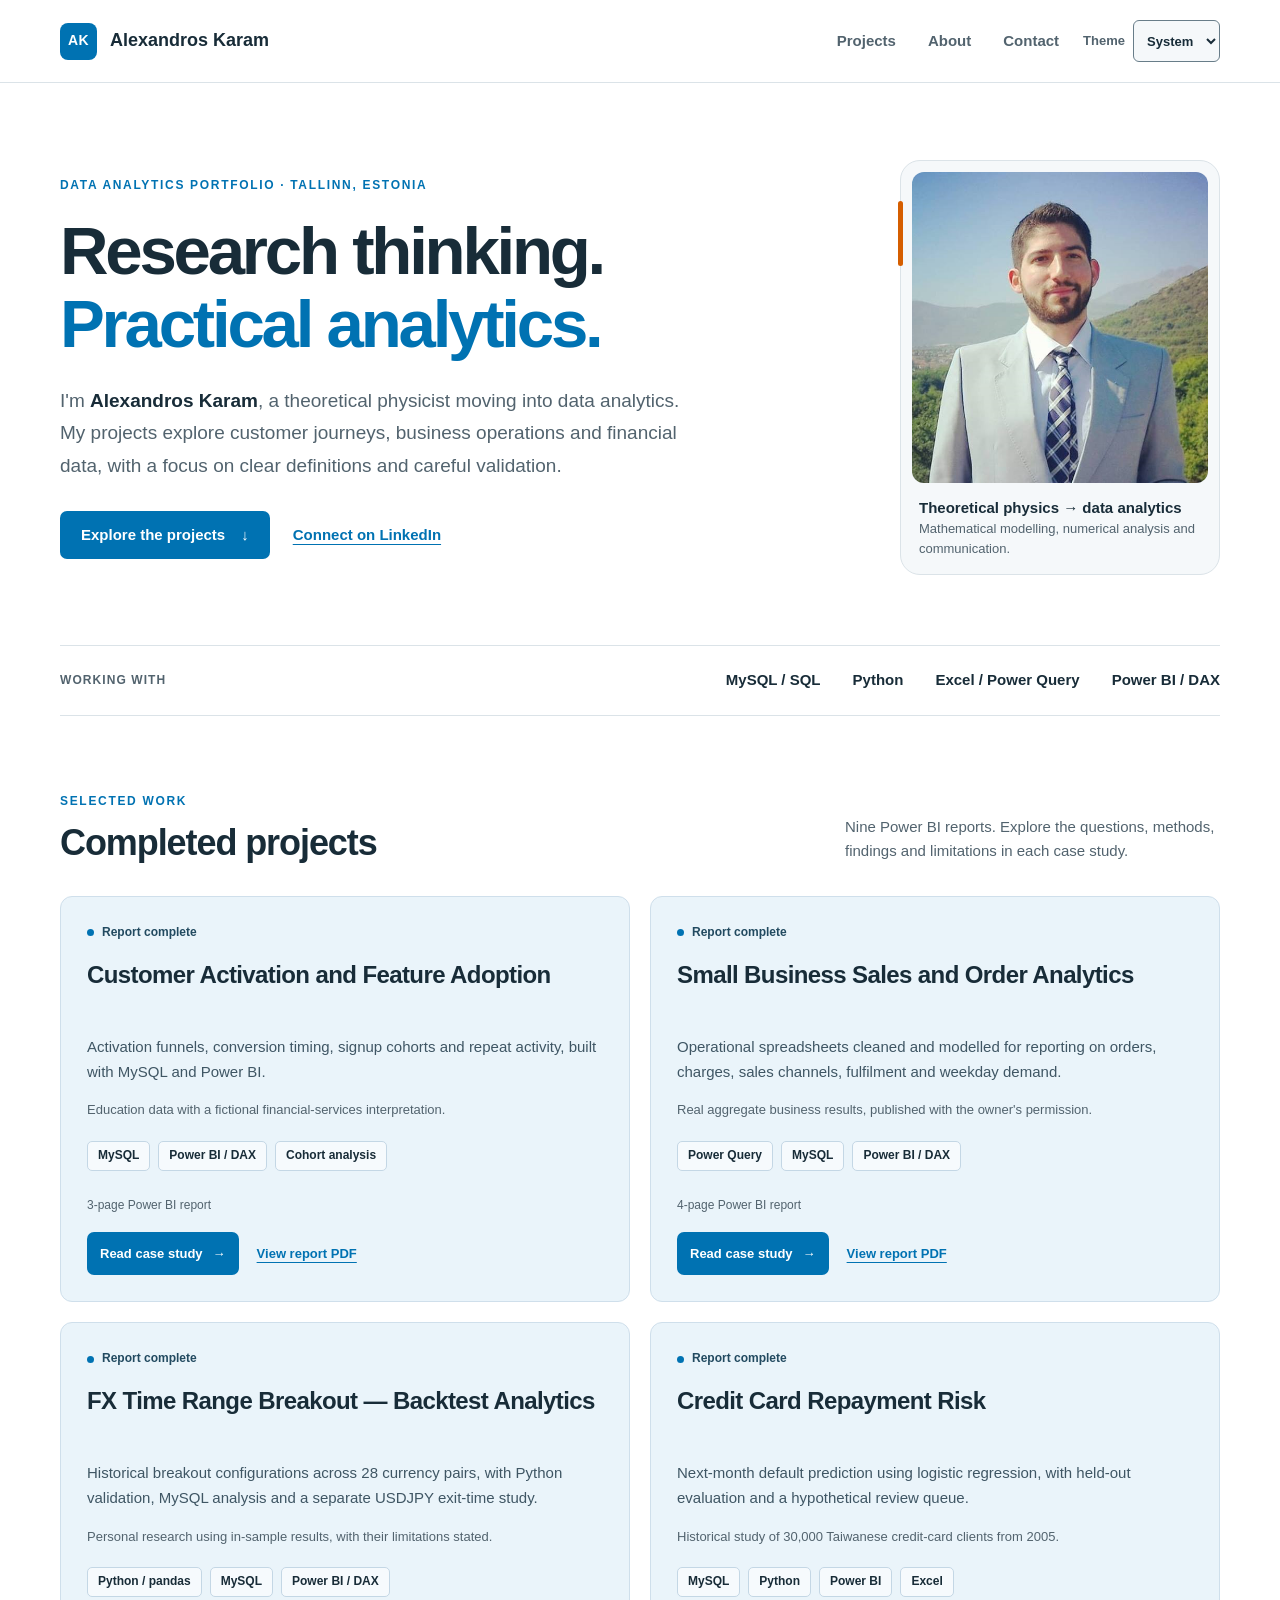
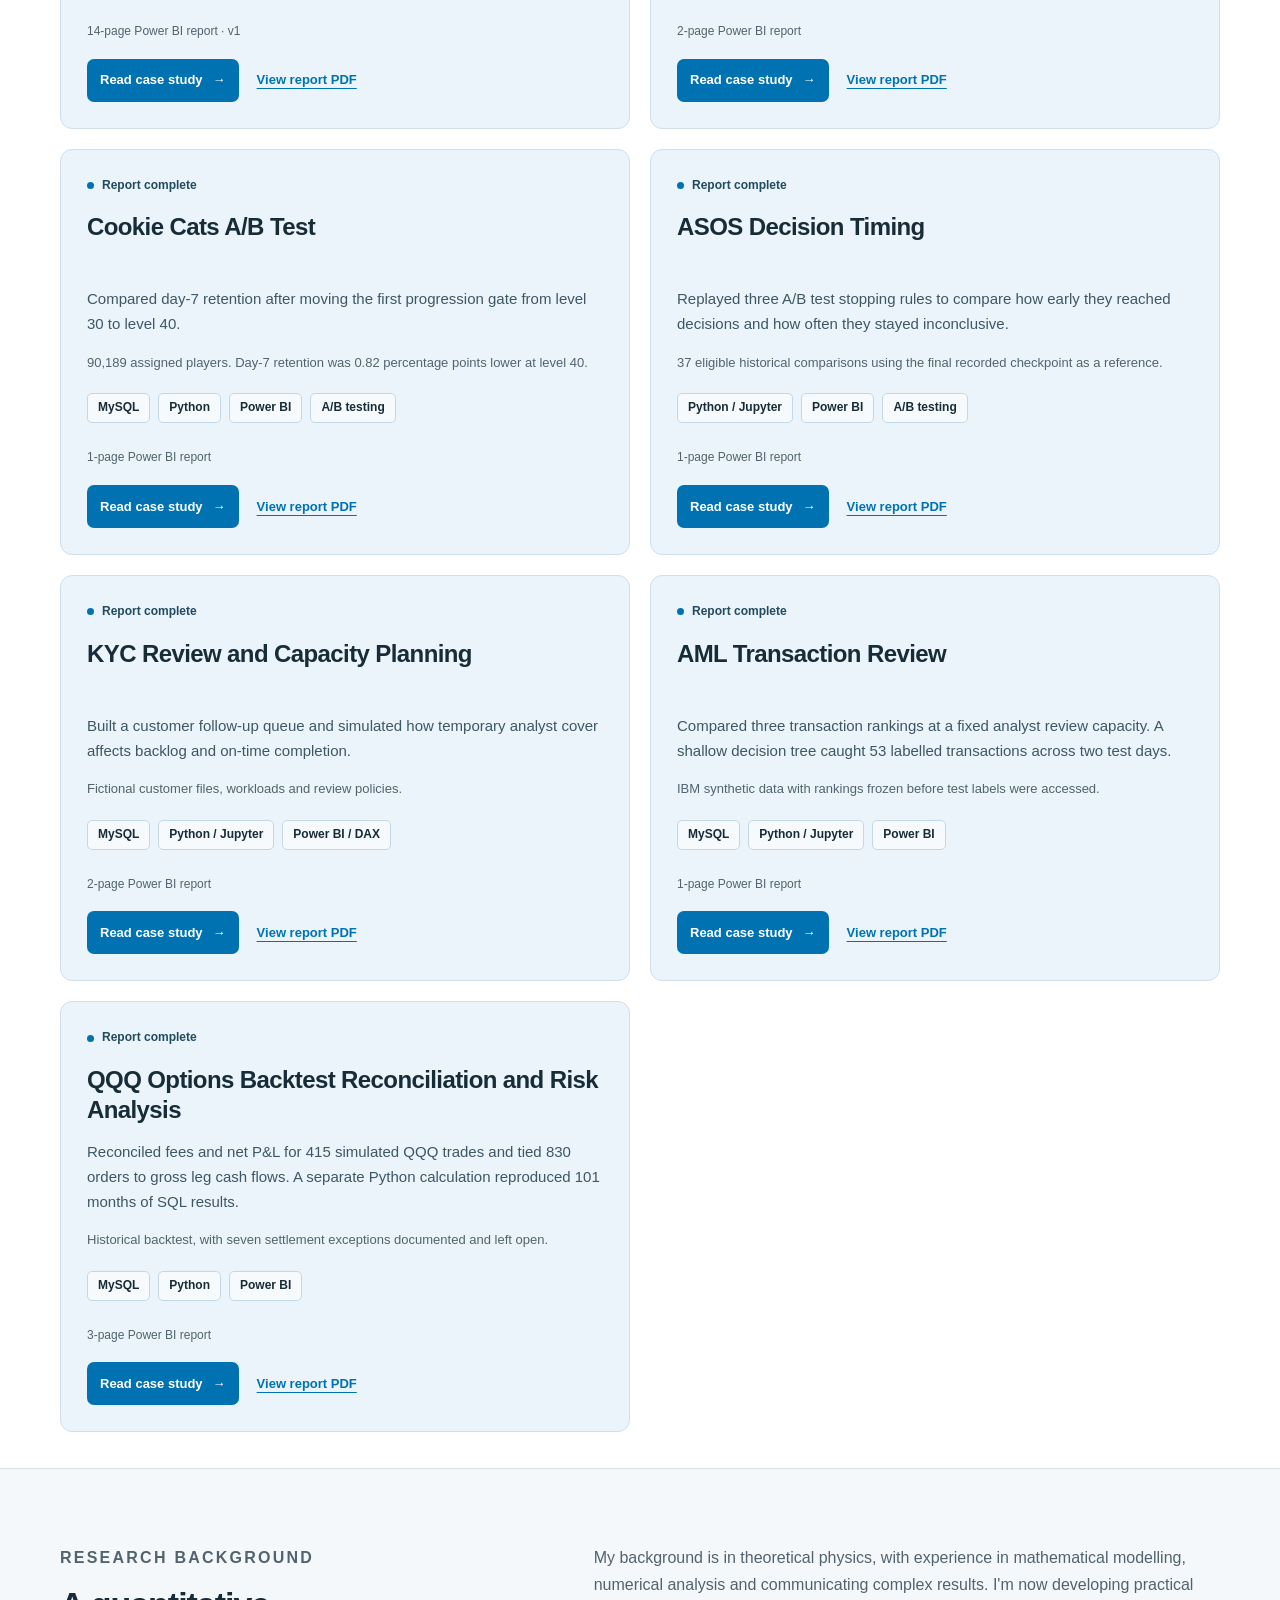
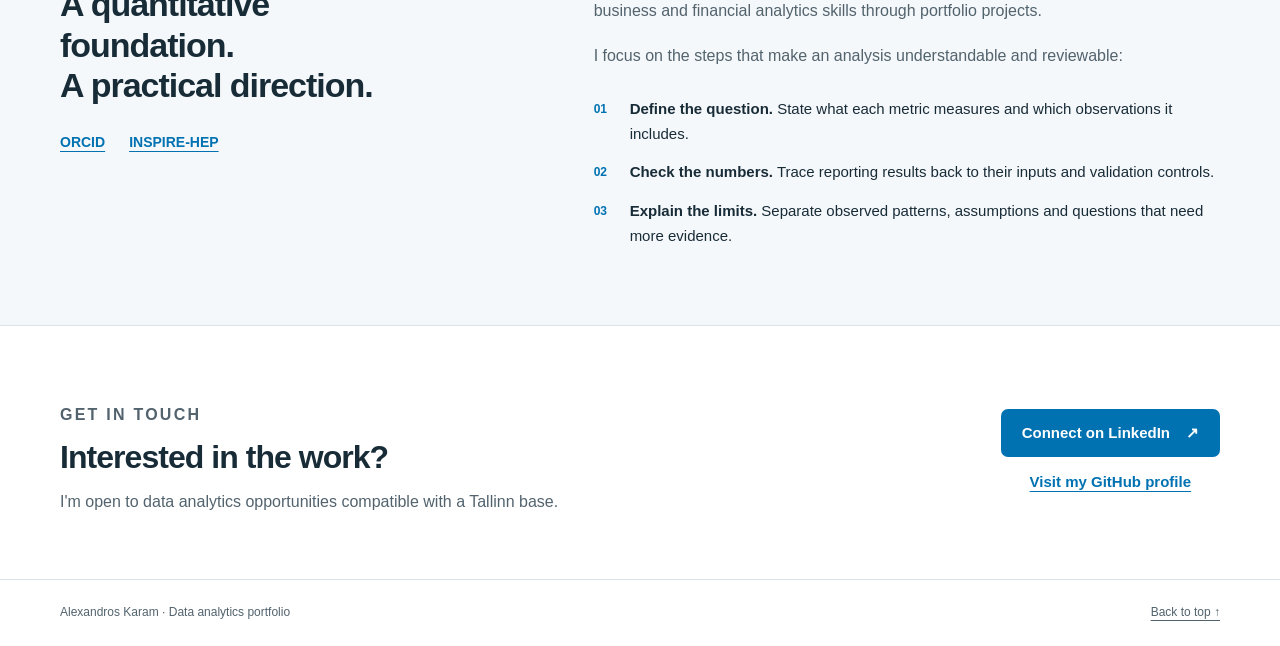
==== commit e9e98bdf: "Add QQQ options reconciliation case study" ====
--- a/index.html
+++ b/index.html
@@ -3,7 +3,7 @@
 <head>
   <meta charset="utf-8">
   <meta name="viewport" content="width=device-width, initial-scale=1">
-  <meta name="description" content="Alexandros Karam's data analytics portfolio with eight case studies in customer activation, business reporting, FX research, credit risk, A/B testing, KYC and AML.">
+  <meta name="description" content="Alexandros Karam's data analytics portfolio with nine case studies in customer activation, business reporting, FX research, credit risk, A/B testing, KYC, AML and options reconciliation.">
   <meta name="color-scheme" content="light dark">
   <link rel="icon" href="favicon.ico?v=20261107" type="image/x-icon">
   <link rel="icon" href="favicon.svg?v=20261107" type="image/svg+xml" sizes="any">
@@ -55,7 +55,7 @@
       <section id="projects" aria-labelledby="projects-heading">
         <div class="section-head">
           <div><p class="eyebrow">Selected work</p><h2 id="projects-heading">Completed projects</h2></div>
-          <p>Eight Power BI reports. Explore the questions, methods, findings and limitations in each case study.</p>
+          <p>Nine Power BI reports. Explore the questions, methods, findings and limitations in each case study.</p>
         </div>
         <div class="completed-grid">
           <article class="completed-card" aria-labelledby="activation-title">
@@ -130,14 +130,14 @@
             <p class="card-report">1-page Power BI report</p>
             <div class="case-links"><a class="button" href="projects/aml-transaction-review/index.html">Read case study <span aria-hidden="true">→</span></a><a class="text-link" href="projects/aml-transaction-review/aml-transaction-review-report.pdf" target="_blank" rel="noopener">View report PDF</a></div>
           </article>
-        </div>
-      </section>
-      <section class="development" id="development" aria-labelledby="development-heading">
-        <h2 id="development-heading">In development</h2>
-        <div class="development-list">
-          <article class="development-row" aria-labelledby="options-title">
-            <div><h3 id="options-title">Index Put Options — Risk and Trade Reconciliation</h3><p>Investigating simulated trade records, fees, cash flows, capital requirements and risk. The study separates source-export reconciliation from funded-account assumptions.</p></div>
-            <span class="status">In progress</span>
+          <article class="completed-card" aria-labelledby="qqq-title">
+            <span class="status">Report complete</span>
+            <h3 id="qqq-title">QQQ Options Backtest Reconciliation and Risk Analysis</h3>
+            <p class="card-description">Reconciled fees and net P&amp;L for 415 simulated QQQ trades and tied 830 orders to gross leg cash flows. A separate Python calculation reproduced 101 months of SQL results.</p>
+            <p class="card-context">Historical backtest, with seven settlement exceptions documented and left open.</p>
+            <div class="tags" aria-label="QQQ options reconciliation tools"><span class="tag">MySQL</span><span class="tag">Python</span><span class="tag">Power BI</span></div>
+            <p class="card-report">3-page Power BI report</p>
+            <div class="case-links"><a class="button" href="projects/qqq-options-backtest-reconciliation/index.html">Read case study <span aria-hidden="true">→</span></a><a class="text-link" href="projects/qqq-options-backtest-reconciliation/qqq-options-backtest-reconciliation-report.pdf" target="_blank" rel="noopener">View report PDF</a></div>
           </article>
         </div>
       </section>
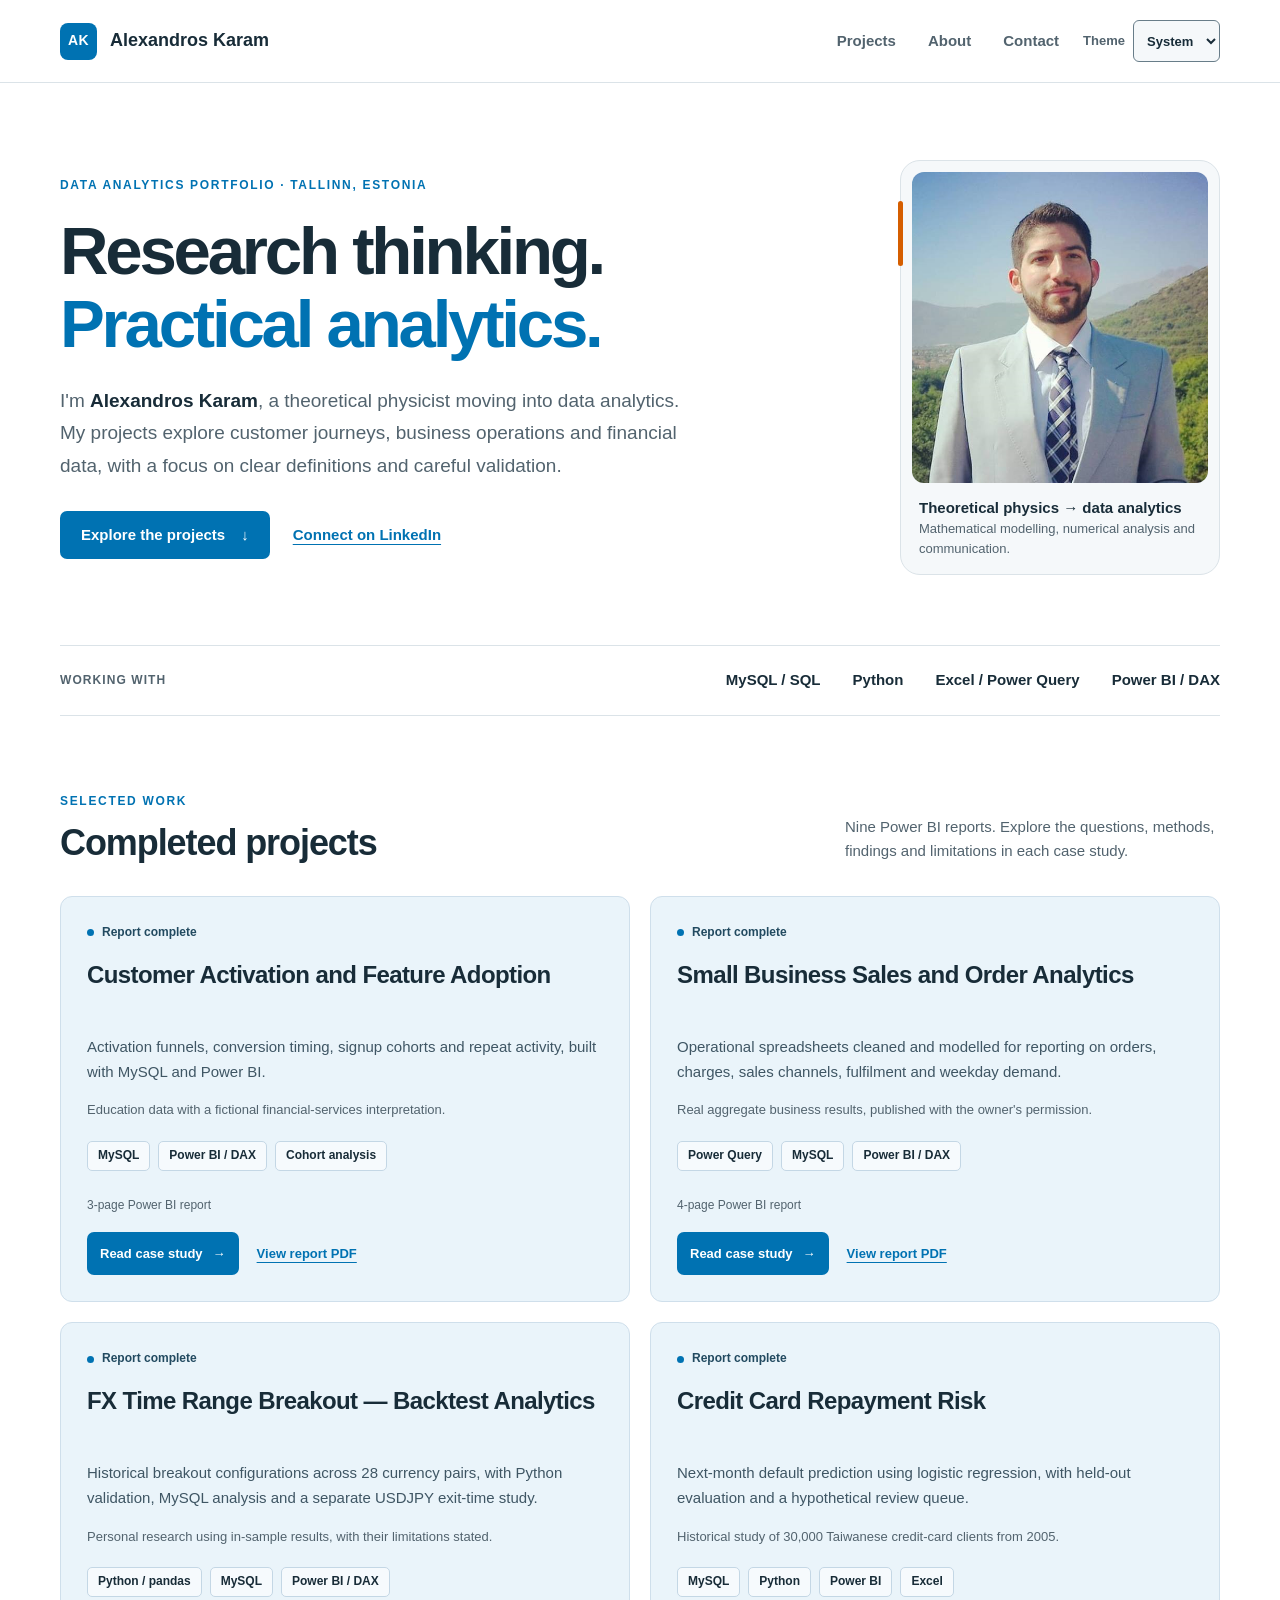
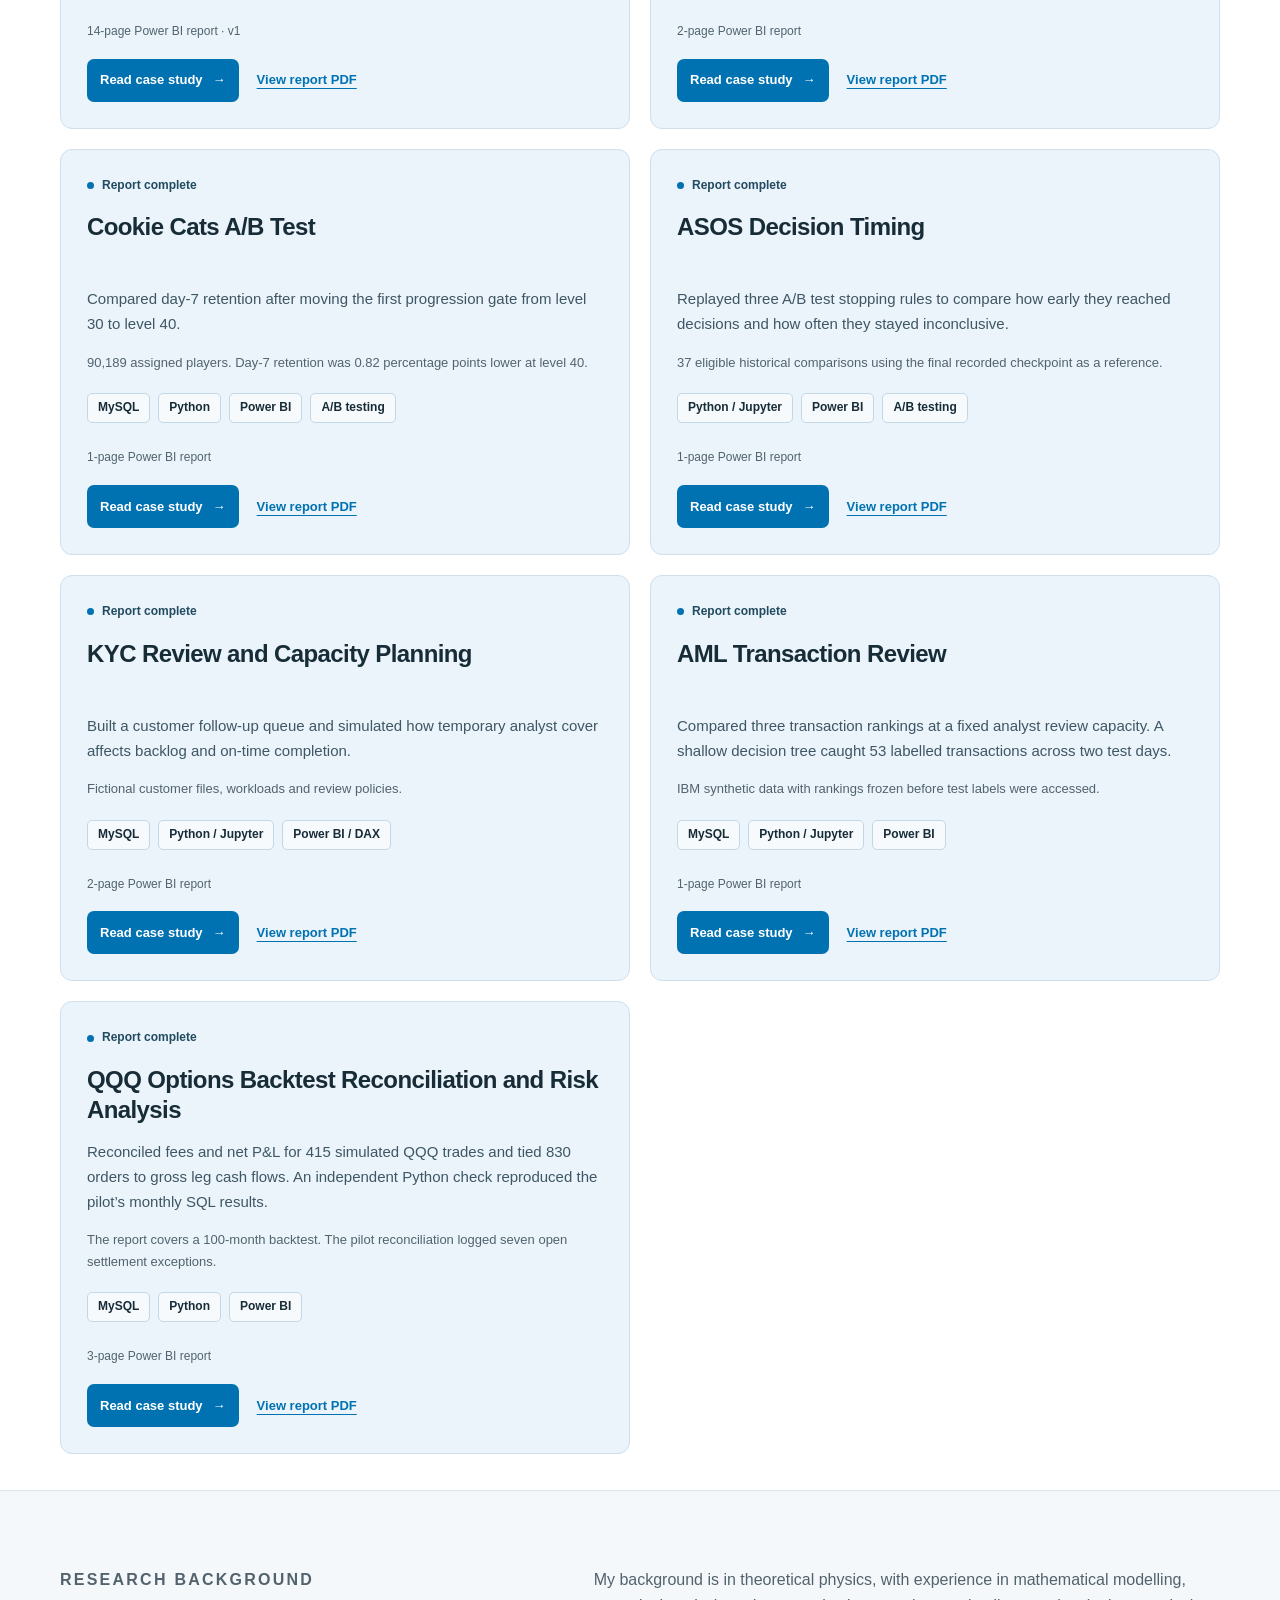
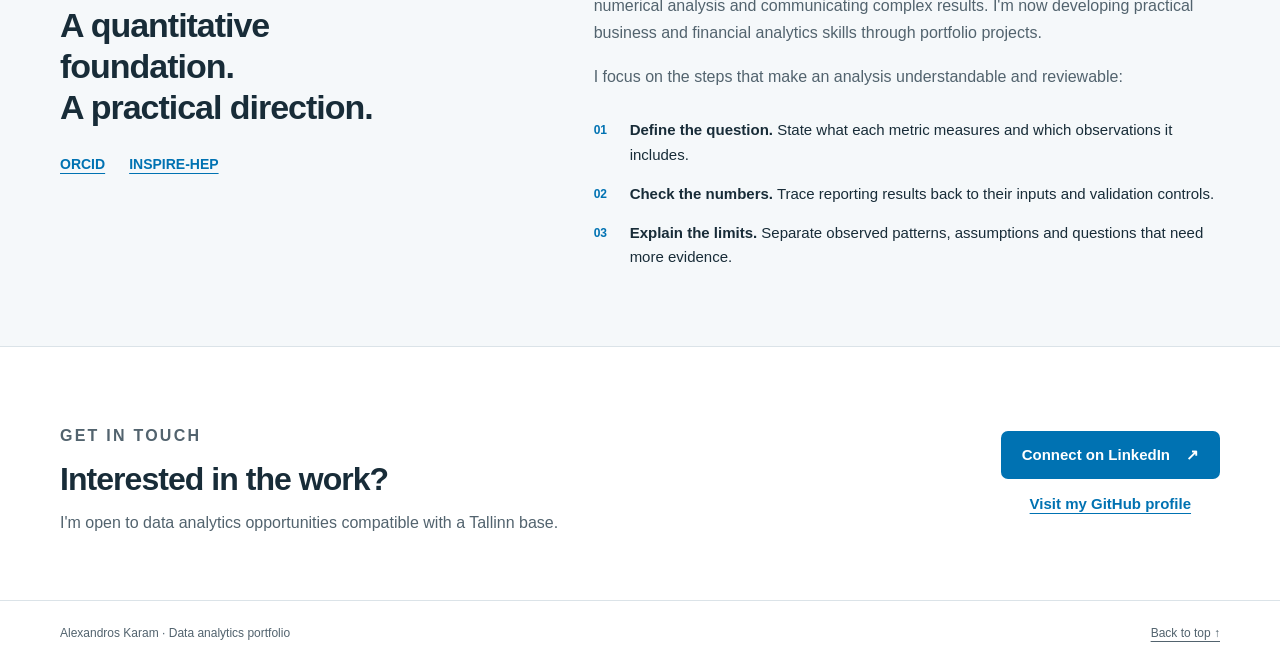
==== commit b04c6754: "Clarify QQQ backtest window" ====
--- a/index.html
+++ b/index.html
@@ -133,8 +133,8 @@
           <article class="completed-card" aria-labelledby="qqq-title">
             <span class="status">Report complete</span>
             <h3 id="qqq-title">QQQ Options Backtest Reconciliation and Risk Analysis</h3>
-            <p class="card-description">Reconciled fees and net P&amp;L for 415 simulated QQQ trades and tied 830 orders to gross leg cash flows. A separate Python calculation reproduced 101 months of SQL results.</p>
-            <p class="card-context">Historical backtest, with seven settlement exceptions documented and left open.</p>
+            <p class="card-description">Reconciled fees and net P&amp;L for 415 simulated QQQ trades and tied 830 orders to gross leg cash flows. An independent Python check reproduced the pilot’s monthly SQL results.</p>
+            <p class="card-context">The report covers a 100-month backtest. The pilot reconciliation logged seven open settlement exceptions.</p>
             <div class="tags" aria-label="QQQ options reconciliation tools"><span class="tag">MySQL</span><span class="tag">Python</span><span class="tag">Power BI</span></div>
             <p class="card-report">3-page Power BI report</p>
             <div class="case-links"><a class="button" href="projects/qqq-options-backtest-reconciliation/index.html">Read case study <span aria-hidden="true">→</span></a><a class="text-link" href="projects/qqq-options-backtest-reconciliation/qqq-options-backtest-reconciliation-report.pdf" target="_blank" rel="noopener">View report PDF</a></div>
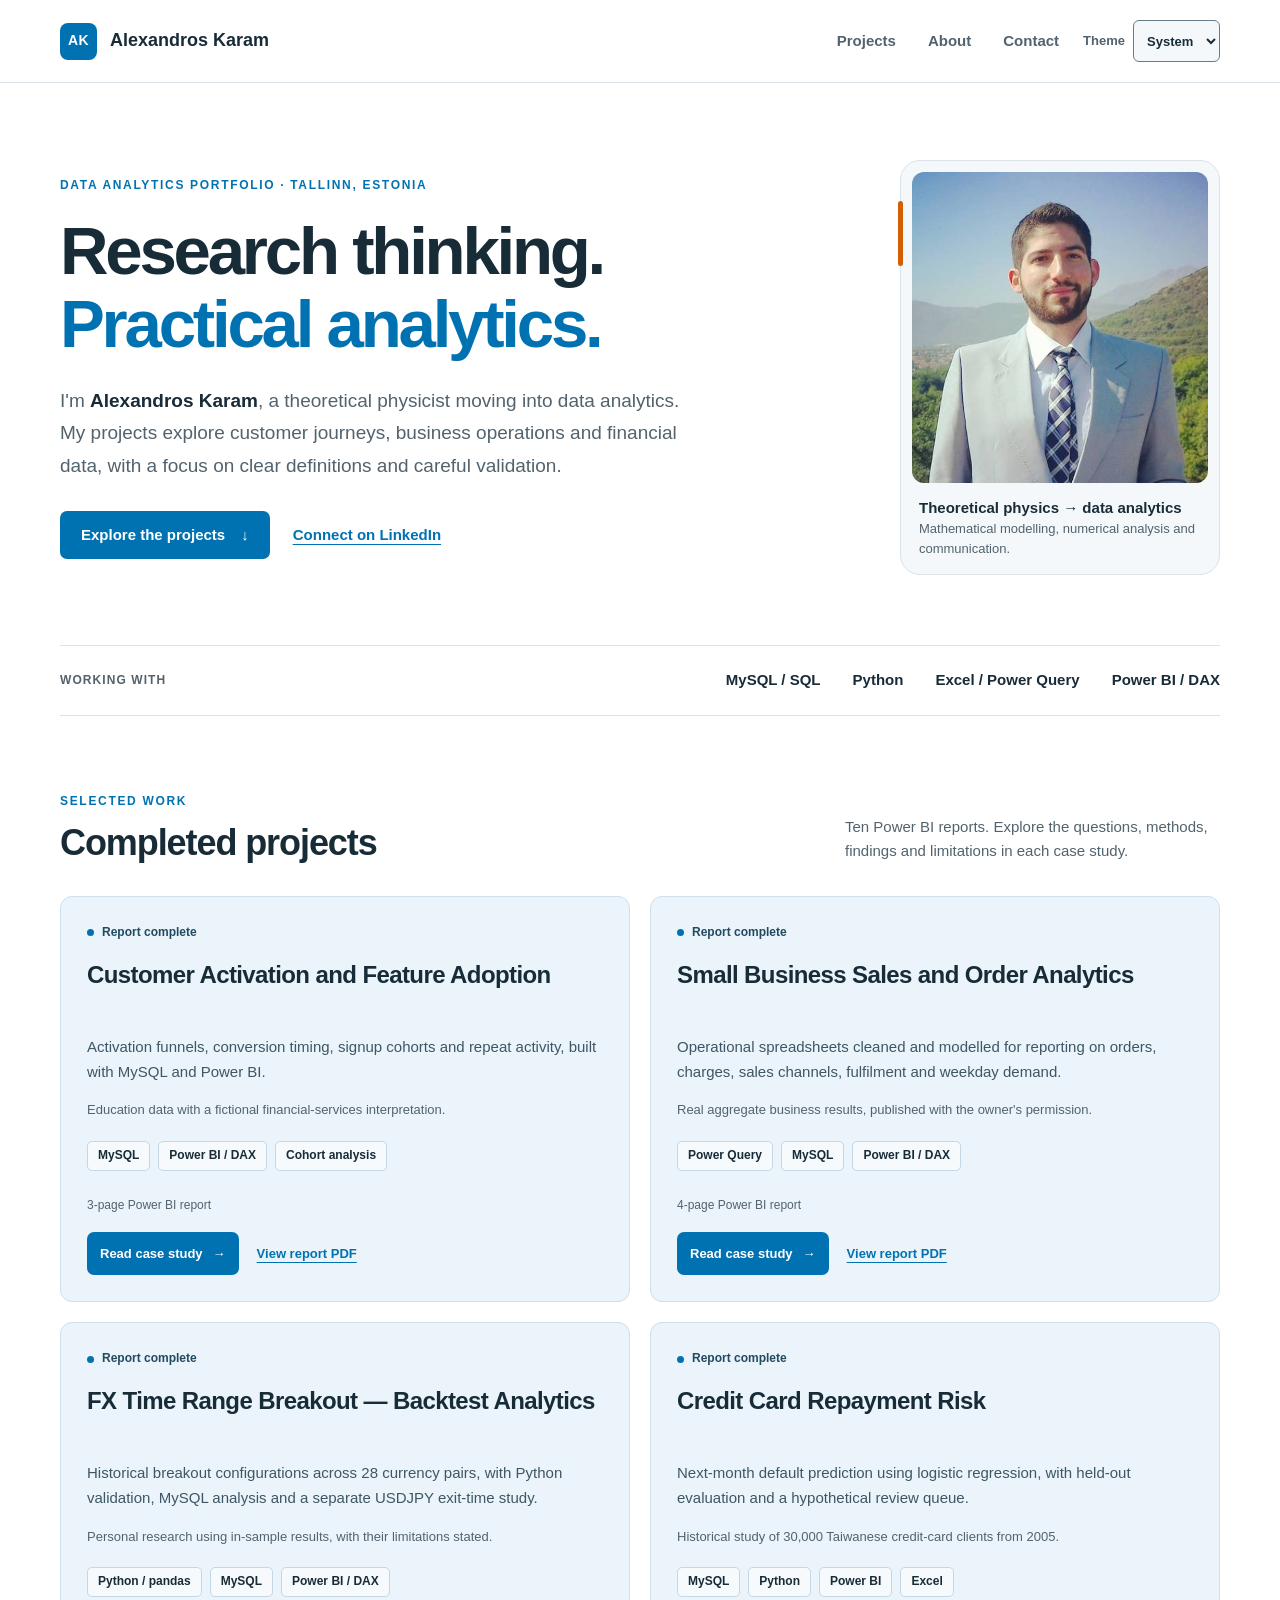
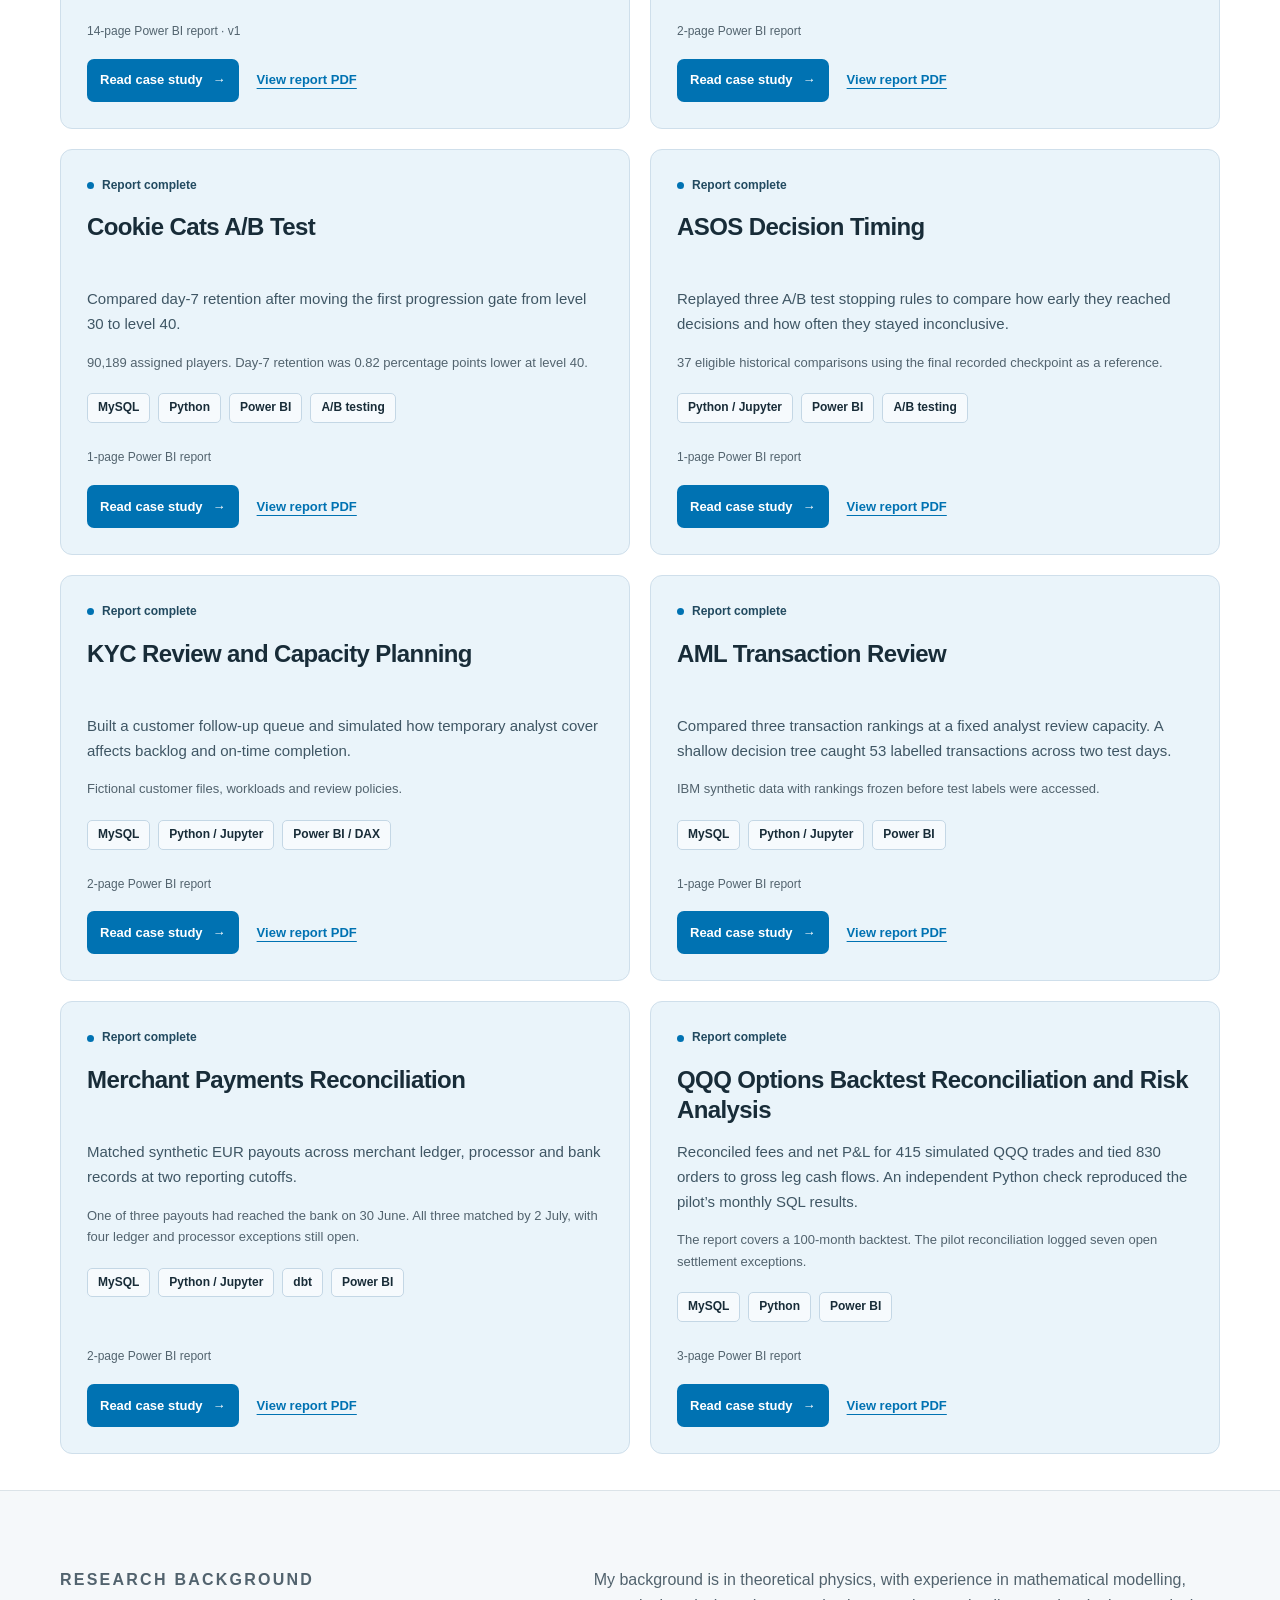
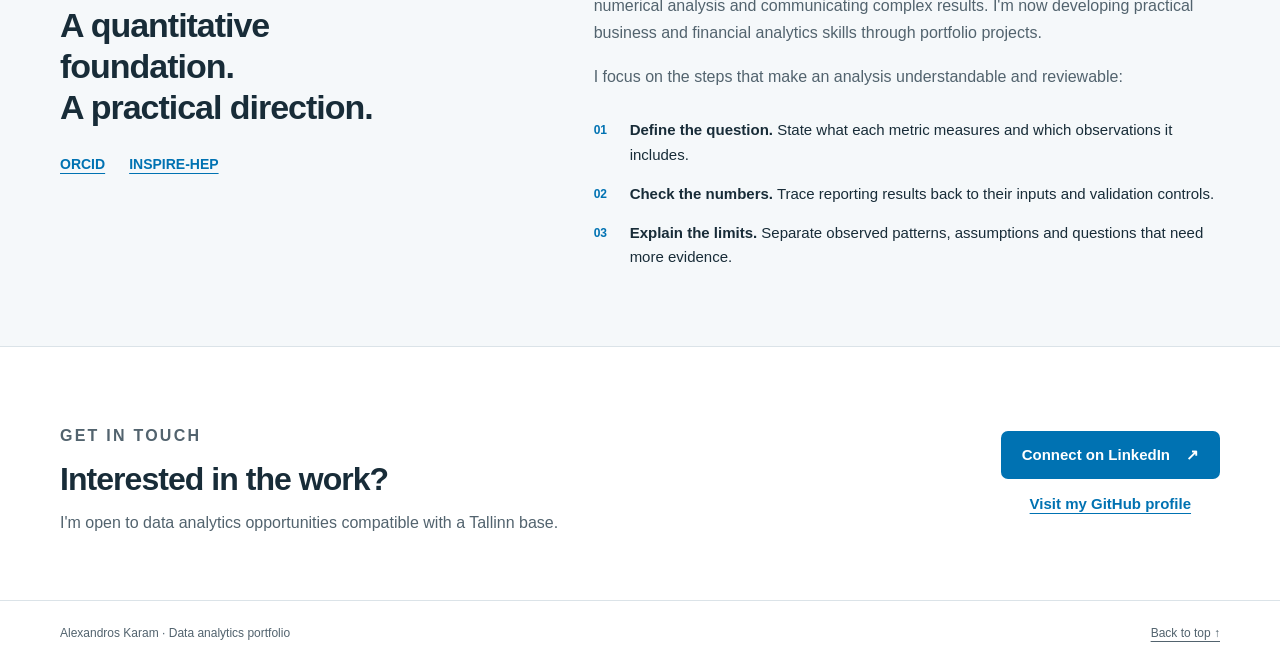
==== commit 9bce489d: "Publish Merchant Payments Reconciliation case study" ====
--- a/index.html
+++ b/index.html
@@ -3,7 +3,7 @@
 <head>
   <meta charset="utf-8">
   <meta name="viewport" content="width=device-width, initial-scale=1">
-  <meta name="description" content="Alexandros Karam's data analytics portfolio with nine case studies in customer activation, business reporting, FX research, credit risk, A/B testing, KYC, AML and options reconciliation.">
+  <meta name="description" content="Alexandros Karam's data analytics portfolio with ten case studies in customer activation, business reporting, FX research, credit risk, A/B testing, KYC, AML, merchant payments and options reconciliation.">
   <meta name="color-scheme" content="light dark">
   <link rel="icon" href="favicon.ico?v=20261107" type="image/x-icon">
   <link rel="icon" href="favicon.svg?v=20261107" type="image/svg+xml" sizes="any">
@@ -55,7 +55,7 @@
       <section id="projects" aria-labelledby="projects-heading">
         <div class="section-head">
           <div><p class="eyebrow">Selected work</p><h2 id="projects-heading">Completed projects</h2></div>
-          <p>Nine Power BI reports. Explore the questions, methods, findings and limitations in each case study.</p>
+          <p>Ten Power BI reports. Explore the questions, methods, findings and limitations in each case study.</p>
         </div>
         <div class="completed-grid">
           <article class="completed-card" aria-labelledby="activation-title">
@@ -130,6 +130,15 @@
             <p class="card-report">1-page Power BI report</p>
             <div class="case-links"><a class="button" href="projects/aml-transaction-review/index.html">Read case study <span aria-hidden="true">→</span></a><a class="text-link" href="projects/aml-transaction-review/aml-transaction-review-report.pdf" target="_blank" rel="noopener">View report PDF</a></div>
           </article>
+          <article class="completed-card" aria-labelledby="merchant-payments-title">
+            <span class="status">Report complete</span>
+            <h3 id="merchant-payments-title">Merchant Payments Reconciliation</h3>
+            <p class="card-description">Matched synthetic EUR payouts across merchant ledger, processor and bank records at two reporting cutoffs.</p>
+            <p class="card-context">One of three payouts had reached the bank on 30 June. All three matched by 2 July, with four ledger and processor exceptions still open.</p>
+            <div class="tags" aria-label="Merchant payments reconciliation tools"><span class="tag">MySQL</span><span class="tag">Python / Jupyter</span><span class="tag">dbt</span><span class="tag">Power BI</span></div>
+            <p class="card-report">2-page Power BI report</p>
+            <div class="case-links"><a class="button" href="projects/merchant-payments-reconciliation/index.html">Read case study <span aria-hidden="true">&#8594;</span></a><a class="text-link" href="projects/merchant-payments-reconciliation/merchant-payments-reconciliation-report.pdf" target="_blank" rel="noopener">View report PDF</a></div>
+          </article>
           <article class="completed-card" aria-labelledby="qqq-title">
             <span class="status">Report complete</span>
             <h3 id="qqq-title">QQQ Options Backtest Reconciliation and Risk Analysis</h3>
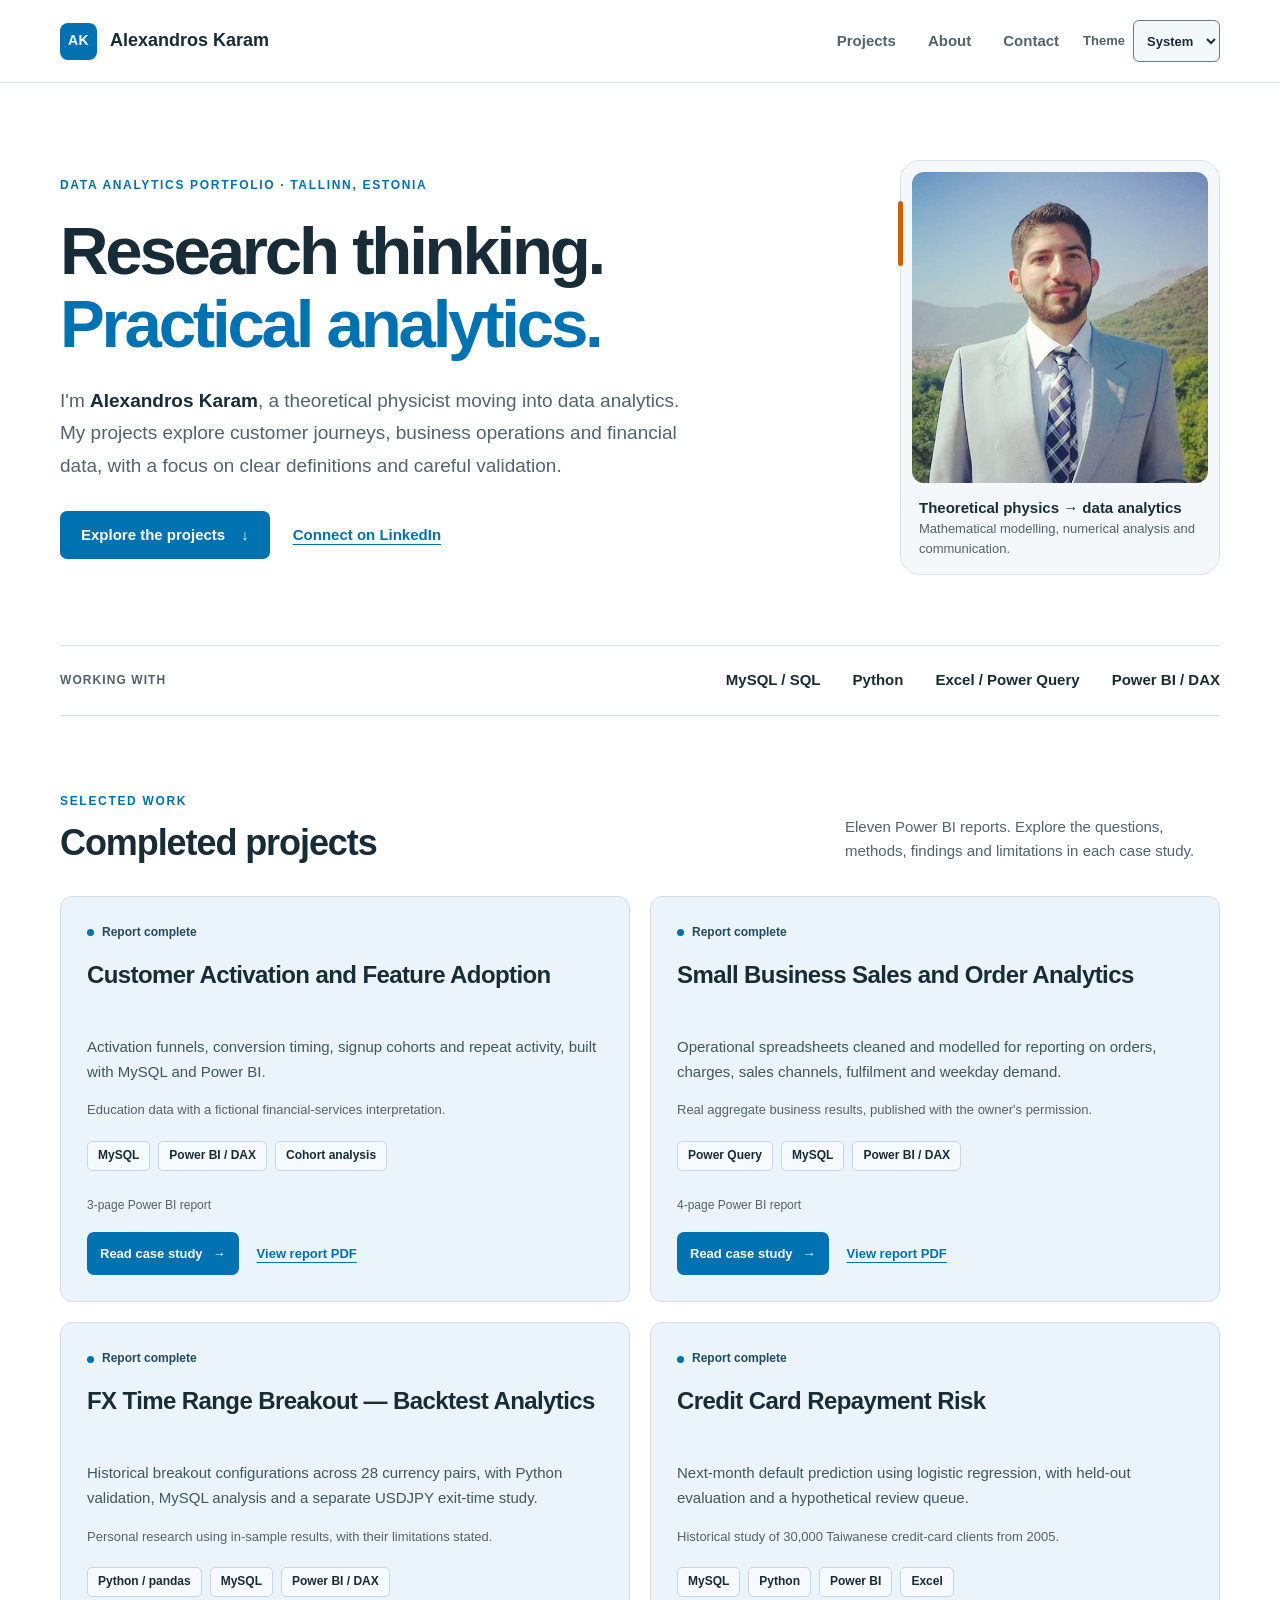
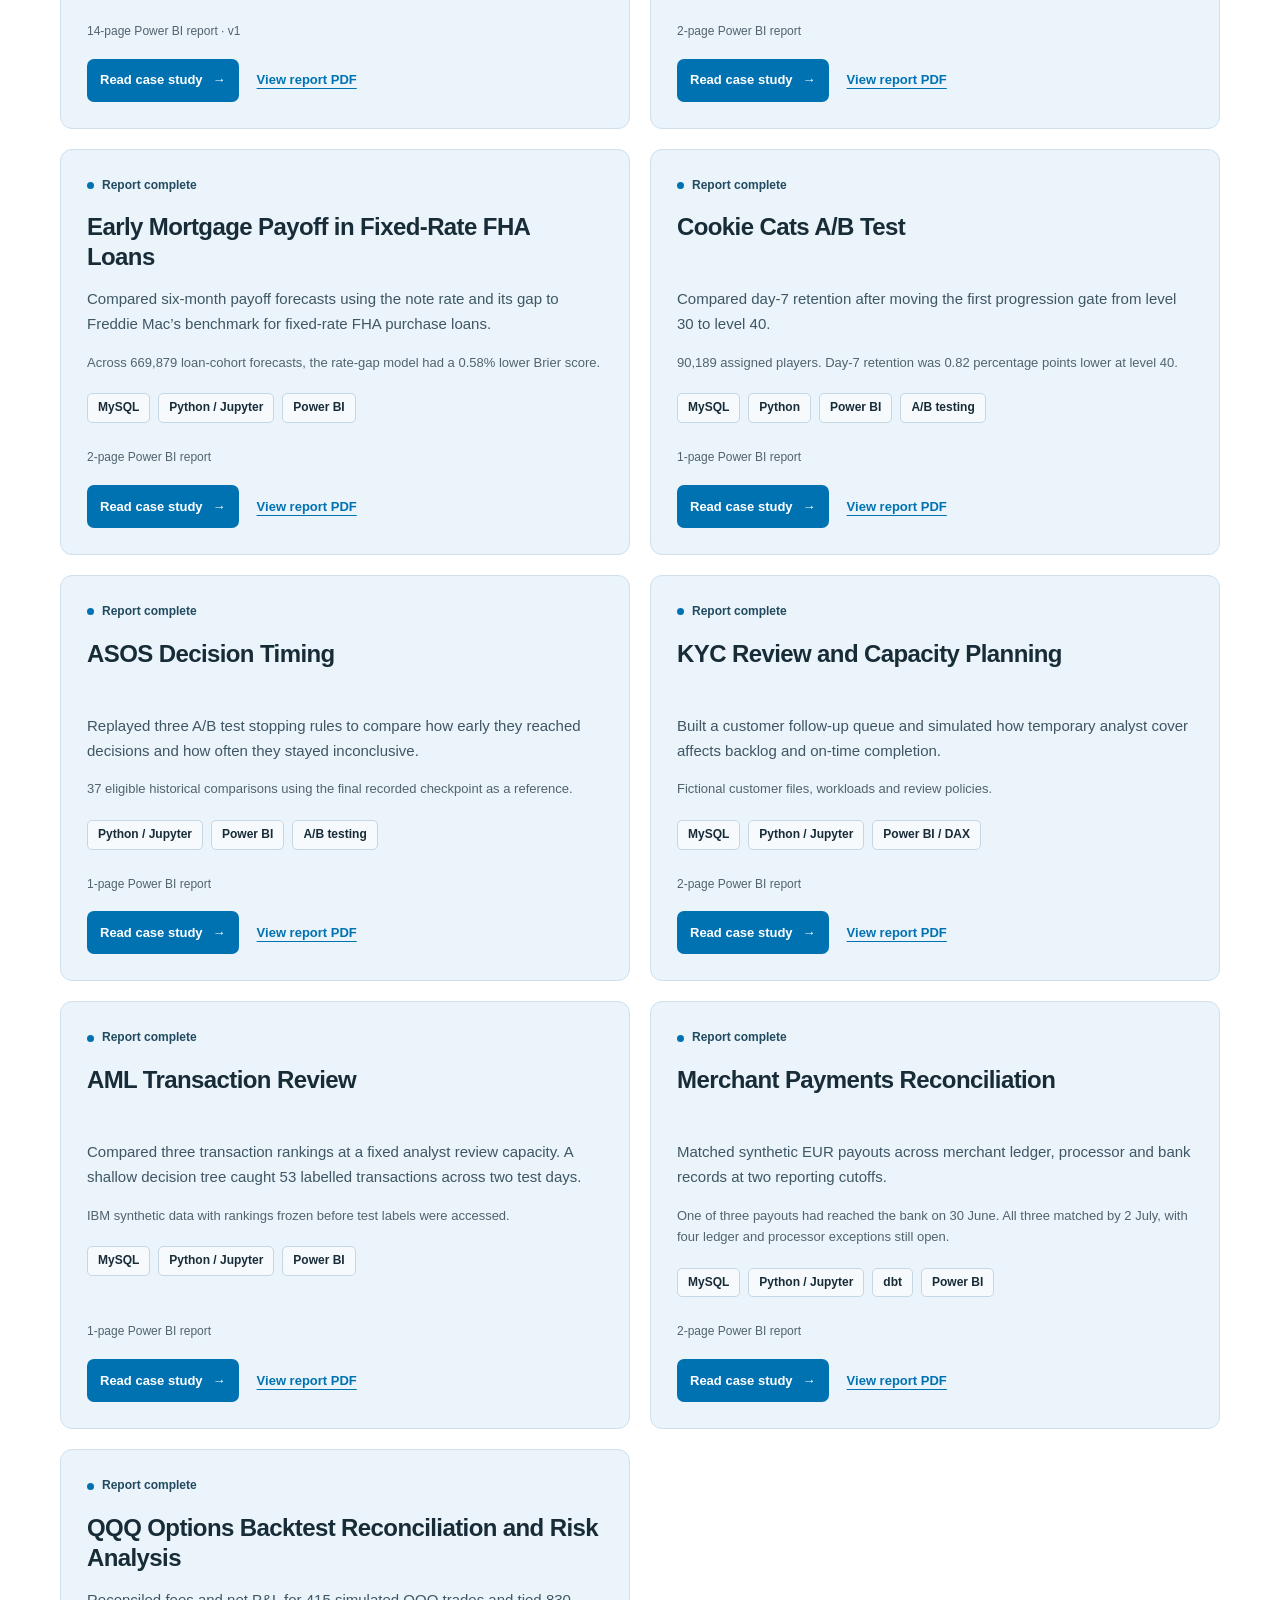
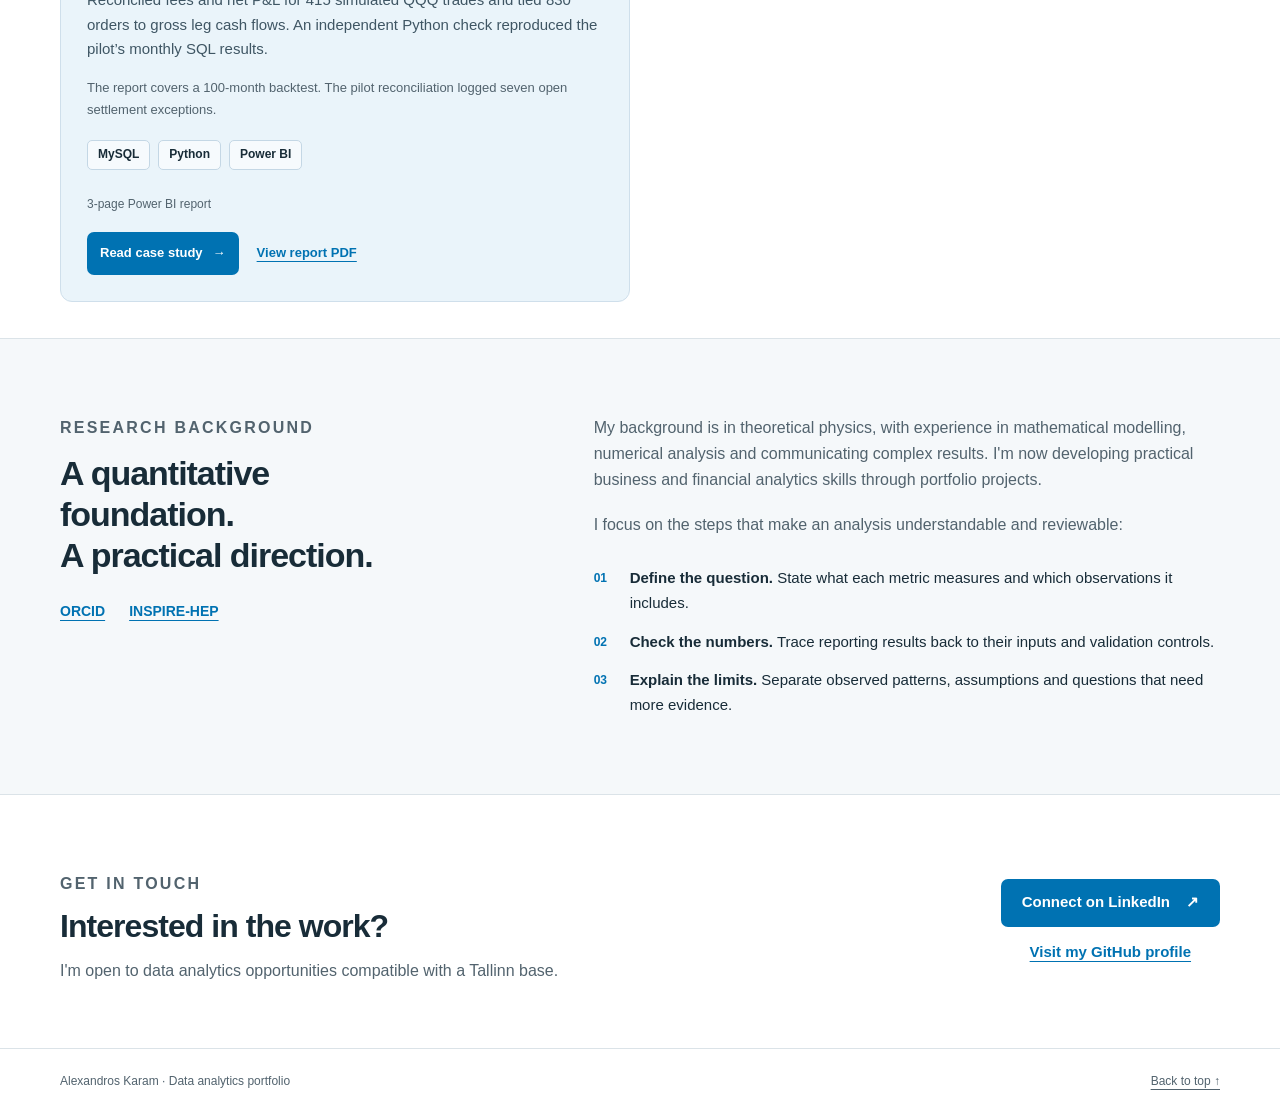
==== commit 14fdd2e5: "Publish Early Mortgage Payoff case study" ====
--- a/index.html
+++ b/index.html
@@ -3,7 +3,7 @@
 <head>
   <meta charset="utf-8">
   <meta name="viewport" content="width=device-width, initial-scale=1">
-  <meta name="description" content="Alexandros Karam's data analytics portfolio with ten case studies in customer activation, business reporting, FX research, credit risk, A/B testing, KYC, AML, merchant payments and options reconciliation.">
+  <meta name="description" content="Alexandros Karam's data analytics portfolio with eleven case studies in customer activation, business reporting, FX research, credit risk, mortgage payoff, A/B testing, KYC, AML, merchant payments and options reconciliation.">
   <meta name="color-scheme" content="light dark">
   <link rel="icon" href="favicon.ico?v=20261107" type="image/x-icon">
   <link rel="icon" href="favicon.svg?v=20261107" type="image/svg+xml" sizes="any">
@@ -55,7 +55,7 @@
       <section id="projects" aria-labelledby="projects-heading">
         <div class="section-head">
           <div><p class="eyebrow">Selected work</p><h2 id="projects-heading">Completed projects</h2></div>
-          <p>Ten Power BI reports. Explore the questions, methods, findings and limitations in each case study.</p>
+          <p>Eleven Power BI reports. Explore the questions, methods, findings and limitations in each case study.</p>
         </div>
         <div class="completed-grid">
           <article class="completed-card" aria-labelledby="activation-title">
@@ -93,6 +93,15 @@
             <div class="tags" aria-label="Credit risk tools"><span class="tag">MySQL</span><span class="tag">Python</span><span class="tag">Power BI</span><span class="tag">Excel</span></div>
             <p class="card-report">2-page Power BI report</p>
             <div class="case-links"><a class="button" href="projects/credit-card-repayment-risk/index.html">Read case study <span aria-hidden="true">→</span></a><a class="text-link" href="projects/credit-card-repayment-risk/credit-card-repayment-risk-report.pdf" target="_blank" rel="noopener">View report PDF</a></div>
+          </article>
+          <article class="completed-card" aria-labelledby="fha-payoff-title">
+            <span class="status">Report complete</span>
+            <h3 id="fha-payoff-title">Early Mortgage Payoff in Fixed-Rate FHA Loans</h3>
+            <p class="card-description">Compared six-month payoff forecasts using the note rate and its gap to Freddie Mac&rsquo;s benchmark for fixed-rate FHA purchase loans.</p>
+            <p class="card-context">Across 669,879 loan-cohort forecasts, the rate-gap model had a 0.58% lower Brier score.</p>
+            <div class="tags" aria-label="Mortgage payoff forecasting tools"><span class="tag">MySQL</span><span class="tag">Python / Jupyter</span><span class="tag">Power BI</span></div>
+            <p class="card-report">2-page Power BI report</p>
+            <div class="case-links"><a class="button" href="projects/early-mortgage-payoff-fha/index.html">Read case study <span aria-hidden="true">&#8594;</span></a><a class="text-link" href="projects/early-mortgage-payoff-fha/early-mortgage-payoff-fha-report.pdf" target="_blank" rel="noopener">View report PDF</a></div>
           </article>
           <article class="completed-card" aria-labelledby="cookie-cats-title">
             <span class="status">Report complete</span>
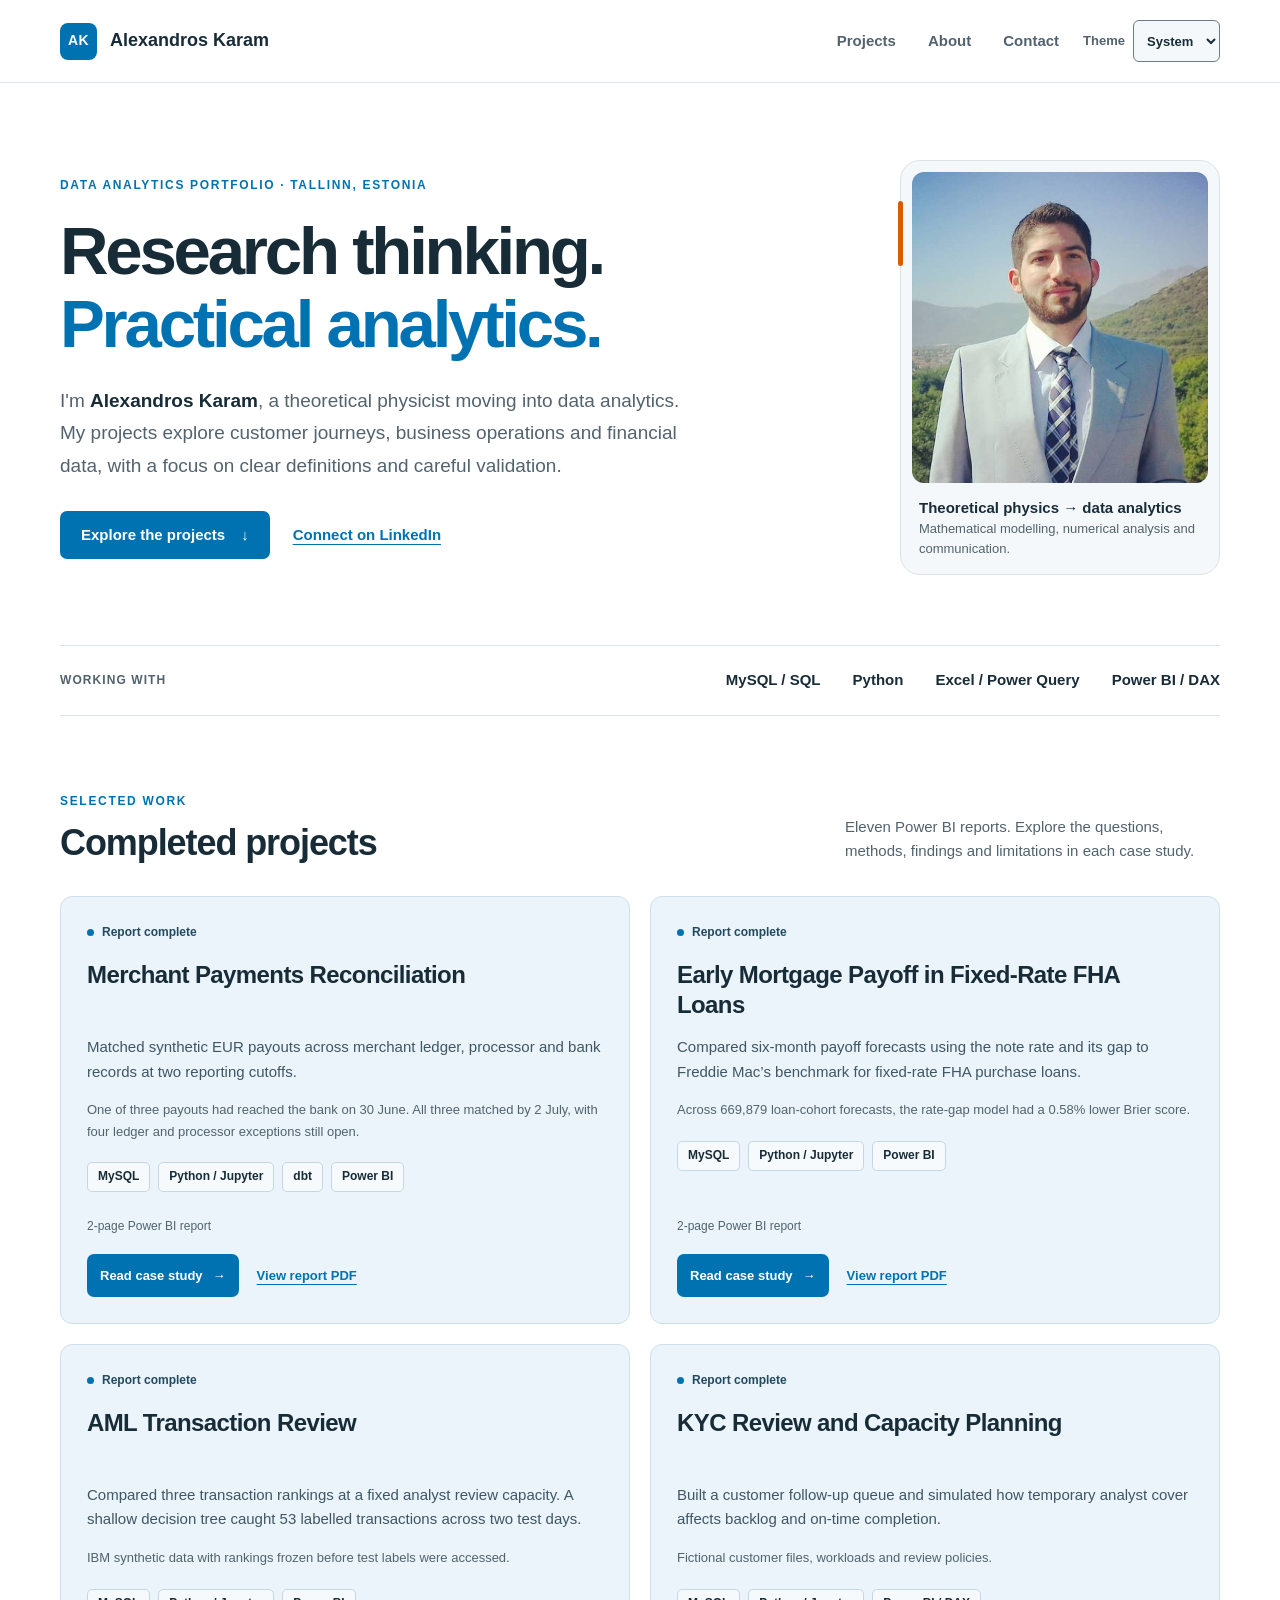
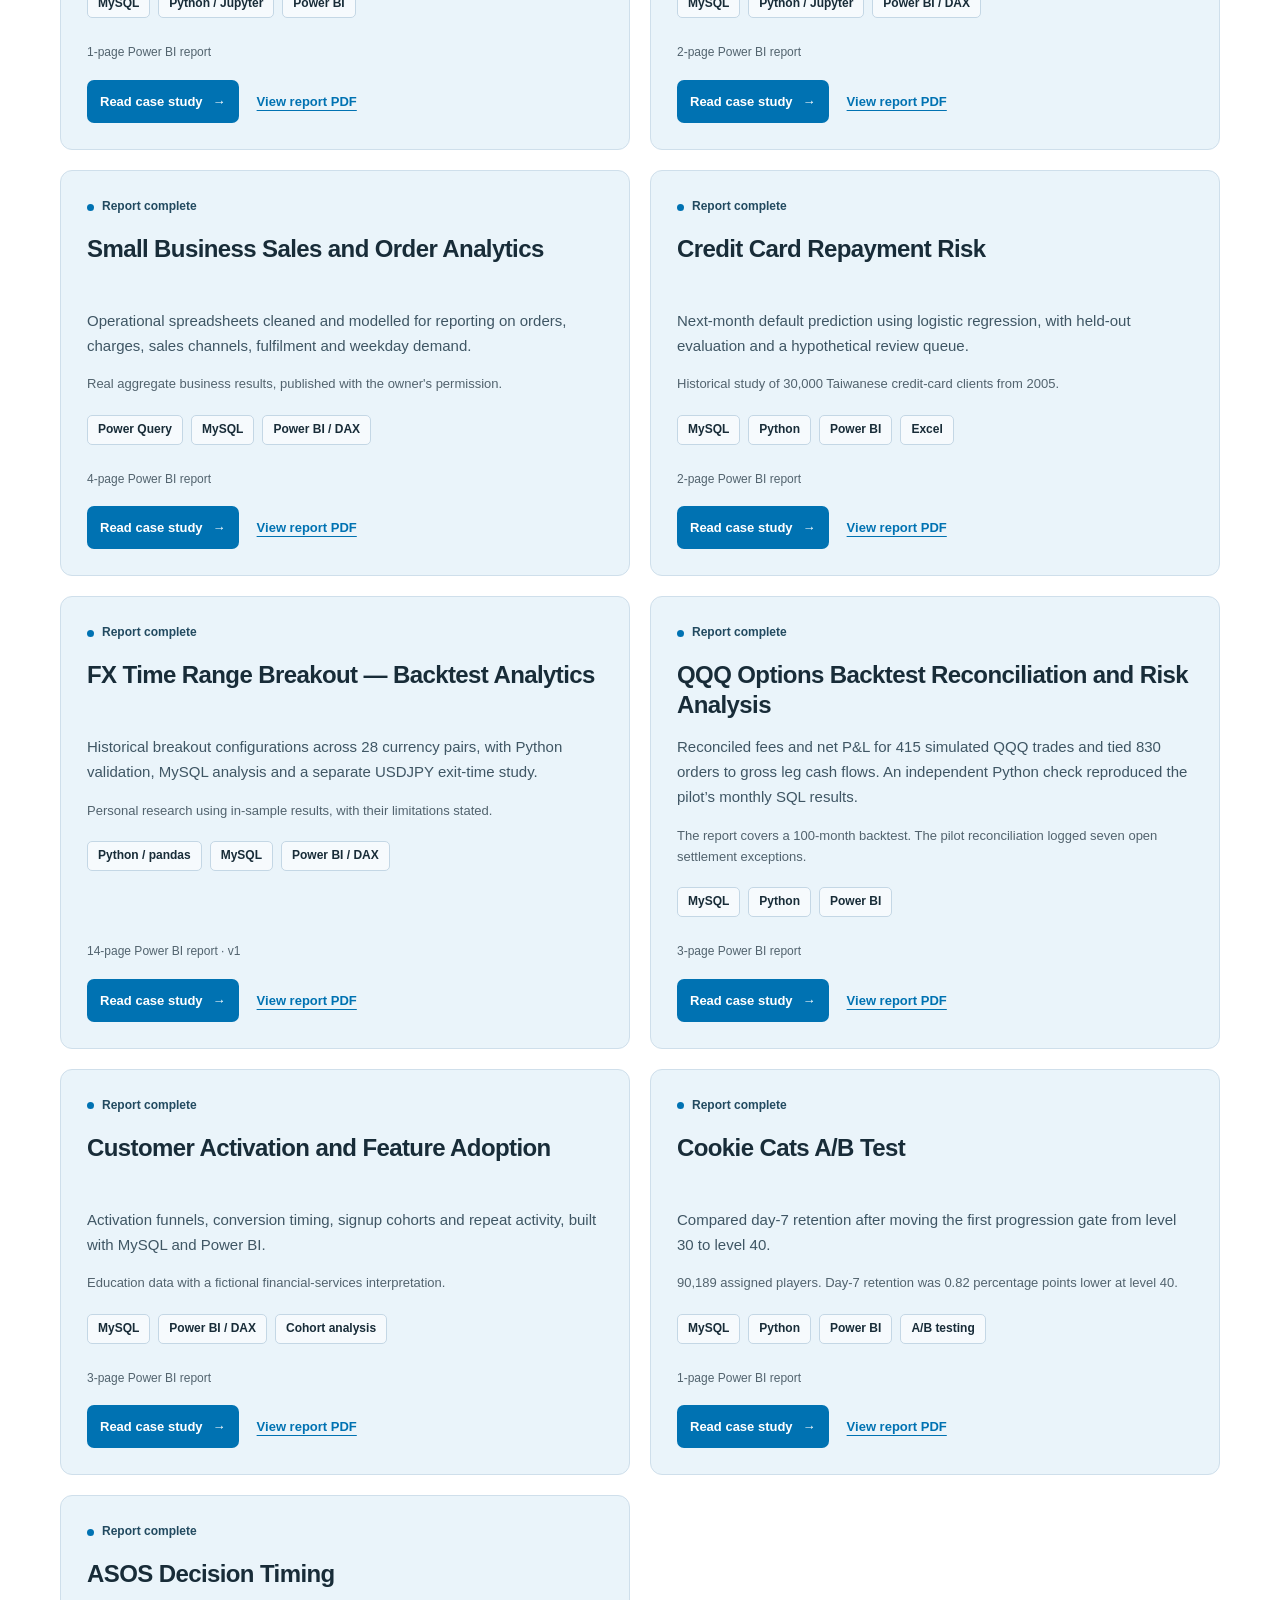
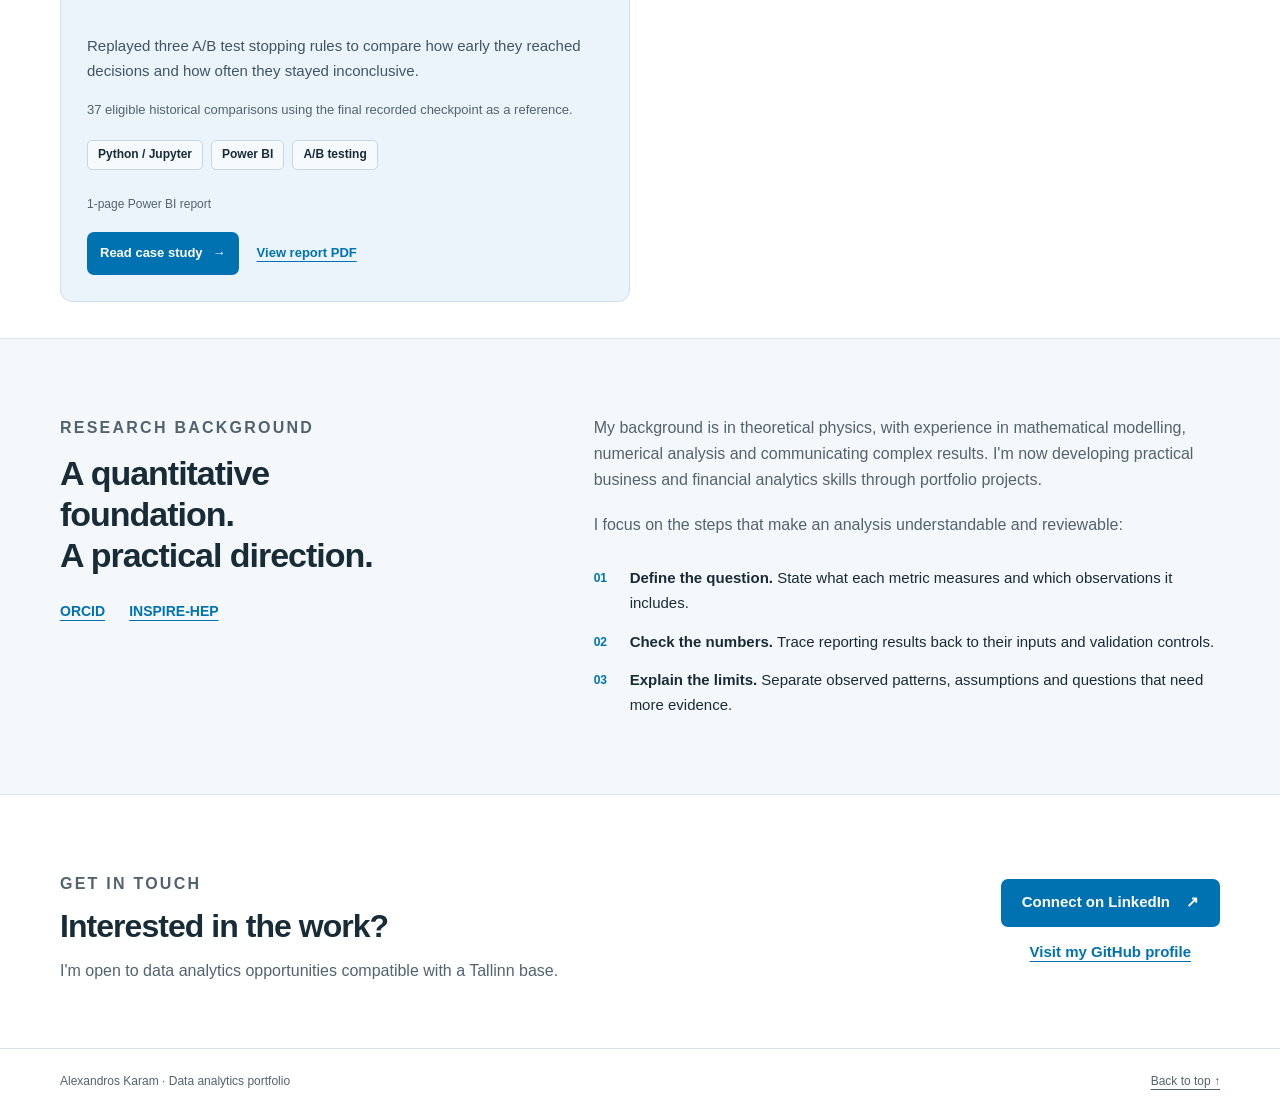
==== commit ff3ae591: "Reorder portfolio homepage projects" ====
--- a/index.html
+++ b/index.html
@@ -58,14 +58,41 @@
           <p>Eleven Power BI reports. Explore the questions, methods, findings and limitations in each case study.</p>
         </div>
         <div class="completed-grid">
-          <article class="completed-card" aria-labelledby="activation-title">
+          <article class="completed-card" aria-labelledby="merchant-payments-title">
             <span class="status">Report complete</span>
-            <h3 id="activation-title">Customer Activation and Feature Adoption</h3>
-            <p class="card-description">Activation funnels, conversion timing, signup cohorts and repeat activity, built with MySQL and Power BI.</p>
-            <p class="card-context">Education data with a fictional financial-services interpretation.</p>
-            <div class="tags" aria-label="Customer Activation tools and methods"><span class="tag">MySQL</span><span class="tag">Power BI / DAX</span><span class="tag">Cohort analysis</span></div>
-            <p class="card-report">3-page Power BI report</p>
-            <div class="case-links"><a class="button" href="projects/customer-activation/index.html">Read case study <span aria-hidden="true">→</span></a><a class="text-link" href="projects/customer-activation/customer-activation-report.pdf" target="_blank" rel="noopener">View report PDF</a></div>
+            <h3 id="merchant-payments-title">Merchant Payments Reconciliation</h3>
+            <p class="card-description">Matched synthetic EUR payouts across merchant ledger, processor and bank records at two reporting cutoffs.</p>
+            <p class="card-context">One of three payouts had reached the bank on 30 June. All three matched by 2 July, with four ledger and processor exceptions still open.</p>
+            <div class="tags" aria-label="Merchant payments reconciliation tools"><span class="tag">MySQL</span><span class="tag">Python / Jupyter</span><span class="tag">dbt</span><span class="tag">Power BI</span></div>
+            <p class="card-report">2-page Power BI report</p>
+            <div class="case-links"><a class="button" href="projects/merchant-payments-reconciliation/index.html">Read case study <span aria-hidden="true">&#8594;</span></a><a class="text-link" href="projects/merchant-payments-reconciliation/merchant-payments-reconciliation-report.pdf" target="_blank" rel="noopener">View report PDF</a></div>
+          </article>
+          <article class="completed-card" aria-labelledby="fha-payoff-title">
+            <span class="status">Report complete</span>
+            <h3 id="fha-payoff-title">Early Mortgage Payoff in Fixed-Rate FHA Loans</h3>
+            <p class="card-description">Compared six-month payoff forecasts using the note rate and its gap to Freddie Mac&rsquo;s benchmark for fixed-rate FHA purchase loans.</p>
+            <p class="card-context">Across 669,879 loan-cohort forecasts, the rate-gap model had a 0.58% lower Brier score.</p>
+            <div class="tags" aria-label="Mortgage payoff forecasting tools"><span class="tag">MySQL</span><span class="tag">Python / Jupyter</span><span class="tag">Power BI</span></div>
+            <p class="card-report">2-page Power BI report</p>
+            <div class="case-links"><a class="button" href="projects/early-mortgage-payoff-fha/index.html">Read case study <span aria-hidden="true">&#8594;</span></a><a class="text-link" href="projects/early-mortgage-payoff-fha/early-mortgage-payoff-fha-report.pdf" target="_blank" rel="noopener">View report PDF</a></div>
+          </article>
+          <article class="completed-card" aria-labelledby="aml-title">
+            <span class="status">Report complete</span>
+            <h3 id="aml-title">AML Transaction Review</h3>
+            <p class="card-description">Compared three transaction rankings at a fixed analyst review capacity. A shallow decision tree caught 53 labelled transactions across two test days.</p>
+            <p class="card-context">IBM synthetic data with rankings frozen before test labels were accessed.</p>
+            <div class="tags" aria-label="AML transaction review tools"><span class="tag">MySQL</span><span class="tag">Python / Jupyter</span><span class="tag">Power BI</span></div>
+            <p class="card-report">1-page Power BI report</p>
+            <div class="case-links"><a class="button" href="projects/aml-transaction-review/index.html">Read case study <span aria-hidden="true">→</span></a><a class="text-link" href="projects/aml-transaction-review/aml-transaction-review-report.pdf" target="_blank" rel="noopener">View report PDF</a></div>
+          </article>
+          <article class="completed-card" aria-labelledby="kyc-title">
+            <span class="status">Report complete</span>
+            <h3 id="kyc-title">KYC Review and Capacity Planning</h3>
+            <p class="card-description">Built a customer follow-up queue and simulated how temporary analyst cover affects backlog and on-time completion.</p>
+            <p class="card-context">Fictional customer files, workloads and review policies.</p>
+            <div class="tags" aria-label="KYC review and capacity planning tools"><span class="tag">MySQL</span><span class="tag">Python / Jupyter</span><span class="tag">Power BI / DAX</span></div>
+            <p class="card-report">2-page Power BI report</p>
+            <div class="case-links"><a class="button" href="projects/kyc-review-capacity-planning/index.html">Read case study <span aria-hidden="true">→</span></a><a class="text-link" href="projects/kyc-review-capacity-planning/kyc-review-capacity-planning-report.pdf" target="_blank" rel="noopener">View report PDF</a></div>
           </article>
           <article class="completed-card" aria-labelledby="business-title">
             <span class="status">Report complete</span>
@@ -76,6 +103,15 @@
             <p class="card-report">4-page Power BI report</p>
             <div class="case-links"><a class="button" href="projects/small-business-sales-and-order-analytics/index.html">Read case study <span aria-hidden="true">→</span></a><a class="text-link" href="projects/small-business-sales-and-order-analytics/small-business-sales-and-order-analytics-report.pdf" target="_blank" rel="noopener">View report PDF</a></div>
           </article>
+          <article class="completed-card" aria-labelledby="credit-title">
+            <span class="status">Report complete</span>
+            <h3 id="credit-title">Credit Card Repayment Risk</h3>
+            <p class="card-description">Next-month default prediction using logistic regression, with held-out evaluation and a hypothetical review queue.</p>
+            <p class="card-context">Historical study of 30,000 Taiwanese credit-card clients from 2005.</p>
+            <div class="tags" aria-label="Credit risk tools"><span class="tag">MySQL</span><span class="tag">Python</span><span class="tag">Power BI</span><span class="tag">Excel</span></div>
+            <p class="card-report">2-page Power BI report</p>
+            <div class="case-links"><a class="button" href="projects/credit-card-repayment-risk/index.html">Read case study <span aria-hidden="true">→</span></a><a class="text-link" href="projects/credit-card-repayment-risk/credit-card-repayment-risk-report.pdf" target="_blank" rel="noopener">View report PDF</a></div>
+          </article>
           <article class="completed-card" aria-labelledby="fx-title">
             <span class="status">Report complete</span>
             <h3 id="fx-title">FX Time Range Breakout — Backtest Analytics</h3>
@@ -85,23 +121,23 @@
             <p class="card-report">14-page Power BI report · v1</p>
             <div class="case-links"><a class="button" href="projects/fx-time-range-breakout/index.html">Read case study <span aria-hidden="true">→</span></a><a class="text-link" href="projects/fx-time-range-breakout/fx-time-range-breakout-report.pdf" target="_blank" rel="noopener">View report PDF</a></div>
           </article>
-          <article class="completed-card" aria-labelledby="credit-title">
+          <article class="completed-card" aria-labelledby="qqq-title">
             <span class="status">Report complete</span>
-            <h3 id="credit-title">Credit Card Repayment Risk</h3>
-            <p class="card-description">Next-month default prediction using logistic regression, with held-out evaluation and a hypothetical review queue.</p>
-            <p class="card-context">Historical study of 30,000 Taiwanese credit-card clients from 2005.</p>
-            <div class="tags" aria-label="Credit risk tools"><span class="tag">MySQL</span><span class="tag">Python</span><span class="tag">Power BI</span><span class="tag">Excel</span></div>
-            <p class="card-report">2-page Power BI report</p>
-            <div class="case-links"><a class="button" href="projects/credit-card-repayment-risk/index.html">Read case study <span aria-hidden="true">→</span></a><a class="text-link" href="projects/credit-card-repayment-risk/credit-card-repayment-risk-report.pdf" target="_blank" rel="noopener">View report PDF</a></div>
+            <h3 id="qqq-title">QQQ Options Backtest Reconciliation and Risk Analysis</h3>
+            <p class="card-description">Reconciled fees and net P&amp;L for 415 simulated QQQ trades and tied 830 orders to gross leg cash flows. An independent Python check reproduced the pilot’s monthly SQL results.</p>
+            <p class="card-context">The report covers a 100-month backtest. The pilot reconciliation logged seven open settlement exceptions.</p>
+            <div class="tags" aria-label="QQQ options reconciliation tools"><span class="tag">MySQL</span><span class="tag">Python</span><span class="tag">Power BI</span></div>
+            <p class="card-report">3-page Power BI report</p>
+            <div class="case-links"><a class="button" href="projects/qqq-options-backtest-reconciliation/index.html">Read case study <span aria-hidden="true">→</span></a><a class="text-link" href="projects/qqq-options-backtest-reconciliation/qqq-options-backtest-reconciliation-report.pdf" target="_blank" rel="noopener">View report PDF</a></div>
           </article>
-          <article class="completed-card" aria-labelledby="fha-payoff-title">
+          <article class="completed-card" aria-labelledby="activation-title">
             <span class="status">Report complete</span>
-            <h3 id="fha-payoff-title">Early Mortgage Payoff in Fixed-Rate FHA Loans</h3>
-            <p class="card-description">Compared six-month payoff forecasts using the note rate and its gap to Freddie Mac&rsquo;s benchmark for fixed-rate FHA purchase loans.</p>
-            <p class="card-context">Across 669,879 loan-cohort forecasts, the rate-gap model had a 0.58% lower Brier score.</p>
-            <div class="tags" aria-label="Mortgage payoff forecasting tools"><span class="tag">MySQL</span><span class="tag">Python / Jupyter</span><span class="tag">Power BI</span></div>
-            <p class="card-report">2-page Power BI report</p>
-            <div class="case-links"><a class="button" href="projects/early-mortgage-payoff-fha/index.html">Read case study <span aria-hidden="true">&#8594;</span></a><a class="text-link" href="projects/early-mortgage-payoff-fha/early-mortgage-payoff-fha-report.pdf" target="_blank" rel="noopener">View report PDF</a></div>
+            <h3 id="activation-title">Customer Activation and Feature Adoption</h3>
+            <p class="card-description">Activation funnels, conversion timing, signup cohorts and repeat activity, built with MySQL and Power BI.</p>
+            <p class="card-context">Education data with a fictional financial-services interpretation.</p>
+            <div class="tags" aria-label="Customer Activation tools and methods"><span class="tag">MySQL</span><span class="tag">Power BI / DAX</span><span class="tag">Cohort analysis</span></div>
+            <p class="card-report">3-page Power BI report</p>
+            <div class="case-links"><a class="button" href="projects/customer-activation/index.html">Read case study <span aria-hidden="true">→</span></a><a class="text-link" href="projects/customer-activation/customer-activation-report.pdf" target="_blank" rel="noopener">View report PDF</a></div>
           </article>
           <article class="completed-card" aria-labelledby="cookie-cats-title">
             <span class="status">Report complete</span>
@@ -120,42 +156,6 @@
             <div class="tags" aria-label="ASOS tools and methods"><span class="tag">Python / Jupyter</span><span class="tag">Power BI</span><span class="tag">A/B testing</span></div>
             <p class="card-report">1-page Power BI report</p>
             <div class="case-links"><a class="button" href="projects/asos-decision-timing/index.html">Read case study <span aria-hidden="true">→</span></a><a class="text-link" href="projects/asos-decision-timing/asos-decision-timing-report.pdf" target="_blank" rel="noopener">View report PDF</a></div>
-          </article>
-          <article class="completed-card" aria-labelledby="kyc-title">
-            <span class="status">Report complete</span>
-            <h3 id="kyc-title">KYC Review and Capacity Planning</h3>
-            <p class="card-description">Built a customer follow-up queue and simulated how temporary analyst cover affects backlog and on-time completion.</p>
-            <p class="card-context">Fictional customer files, workloads and review policies.</p>
-            <div class="tags" aria-label="KYC review and capacity planning tools"><span class="tag">MySQL</span><span class="tag">Python / Jupyter</span><span class="tag">Power BI / DAX</span></div>
-            <p class="card-report">2-page Power BI report</p>
-            <div class="case-links"><a class="button" href="projects/kyc-review-capacity-planning/index.html">Read case study <span aria-hidden="true">→</span></a><a class="text-link" href="projects/kyc-review-capacity-planning/kyc-review-capacity-planning-report.pdf" target="_blank" rel="noopener">View report PDF</a></div>
-          </article>
-          <article class="completed-card" aria-labelledby="aml-title">
-            <span class="status">Report complete</span>
-            <h3 id="aml-title">AML Transaction Review</h3>
-            <p class="card-description">Compared three transaction rankings at a fixed analyst review capacity. A shallow decision tree caught 53 labelled transactions across two test days.</p>
-            <p class="card-context">IBM synthetic data with rankings frozen before test labels were accessed.</p>
-            <div class="tags" aria-label="AML transaction review tools"><span class="tag">MySQL</span><span class="tag">Python / Jupyter</span><span class="tag">Power BI</span></div>
-            <p class="card-report">1-page Power BI report</p>
-            <div class="case-links"><a class="button" href="projects/aml-transaction-review/index.html">Read case study <span aria-hidden="true">→</span></a><a class="text-link" href="projects/aml-transaction-review/aml-transaction-review-report.pdf" target="_blank" rel="noopener">View report PDF</a></div>
-          </article>
-          <article class="completed-card" aria-labelledby="merchant-payments-title">
-            <span class="status">Report complete</span>
-            <h3 id="merchant-payments-title">Merchant Payments Reconciliation</h3>
-            <p class="card-description">Matched synthetic EUR payouts across merchant ledger, processor and bank records at two reporting cutoffs.</p>
-            <p class="card-context">One of three payouts had reached the bank on 30 June. All three matched by 2 July, with four ledger and processor exceptions still open.</p>
-            <div class="tags" aria-label="Merchant payments reconciliation tools"><span class="tag">MySQL</span><span class="tag">Python / Jupyter</span><span class="tag">dbt</span><span class="tag">Power BI</span></div>
-            <p class="card-report">2-page Power BI report</p>
-            <div class="case-links"><a class="button" href="projects/merchant-payments-reconciliation/index.html">Read case study <span aria-hidden="true">&#8594;</span></a><a class="text-link" href="projects/merchant-payments-reconciliation/merchant-payments-reconciliation-report.pdf" target="_blank" rel="noopener">View report PDF</a></div>
-          </article>
-          <article class="completed-card" aria-labelledby="qqq-title">
-            <span class="status">Report complete</span>
-            <h3 id="qqq-title">QQQ Options Backtest Reconciliation and Risk Analysis</h3>
-            <p class="card-description">Reconciled fees and net P&amp;L for 415 simulated QQQ trades and tied 830 orders to gross leg cash flows. An independent Python check reproduced the pilot’s monthly SQL results.</p>
-            <p class="card-context">The report covers a 100-month backtest. The pilot reconciliation logged seven open settlement exceptions.</p>
-            <div class="tags" aria-label="QQQ options reconciliation tools"><span class="tag">MySQL</span><span class="tag">Python</span><span class="tag">Power BI</span></div>
-            <p class="card-report">3-page Power BI report</p>
-            <div class="case-links"><a class="button" href="projects/qqq-options-backtest-reconciliation/index.html">Read case study <span aria-hidden="true">→</span></a><a class="text-link" href="projects/qqq-options-backtest-reconciliation/qqq-options-backtest-reconciliation-report.pdf" target="_blank" rel="noopener">View report PDF</a></div>
           </article>
         </div>
       </section>
